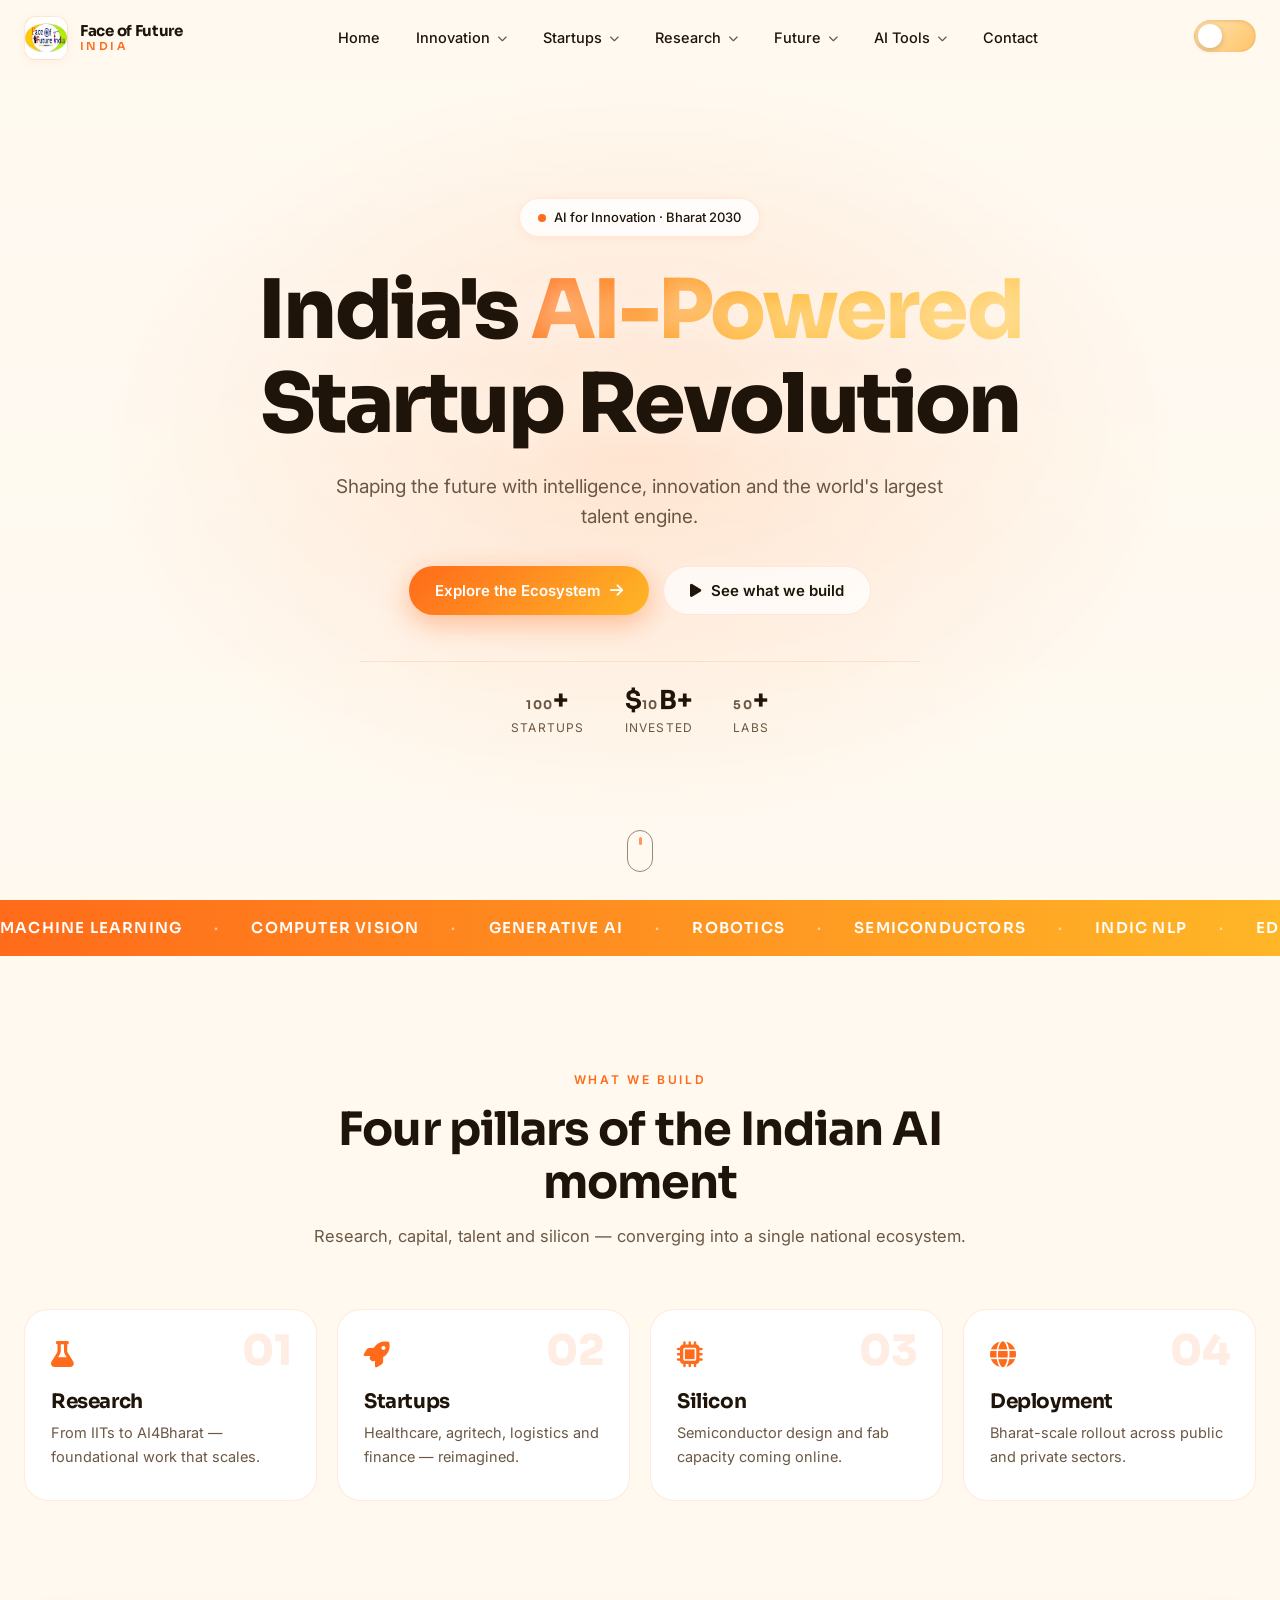
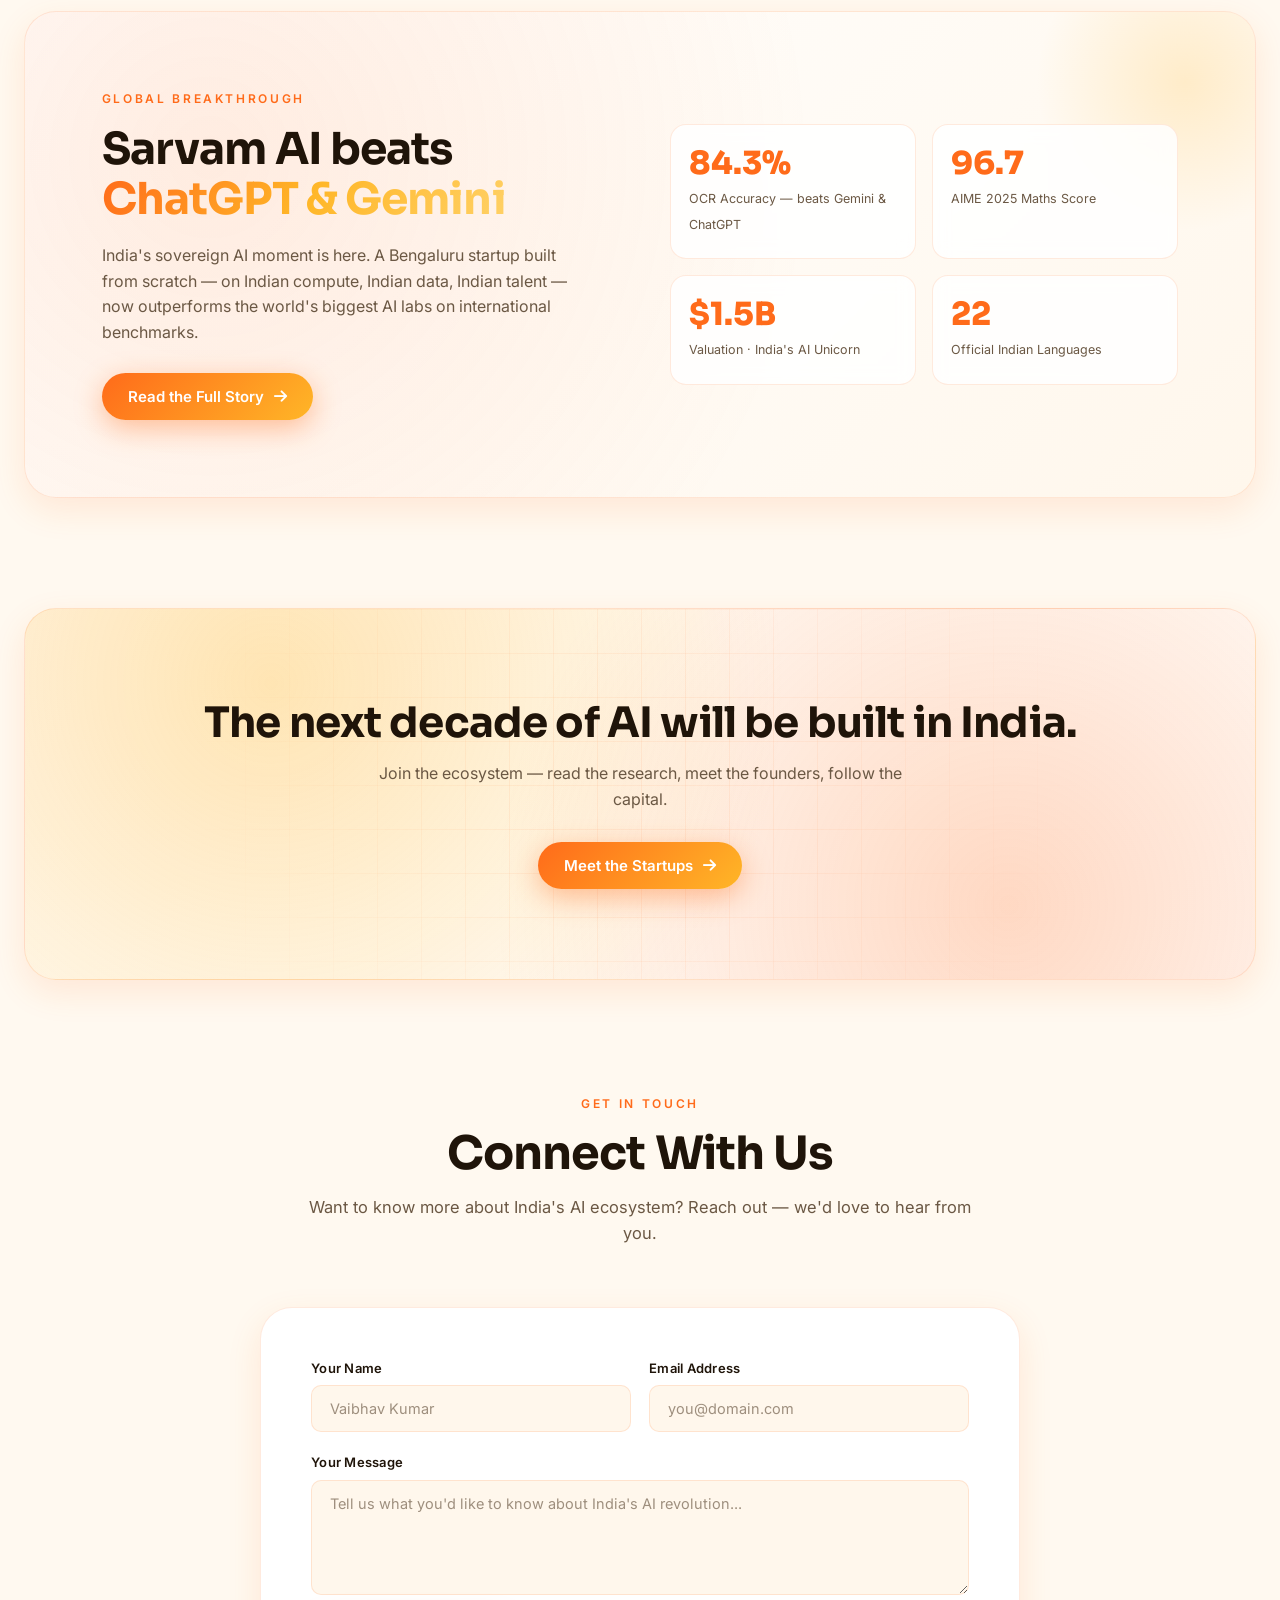
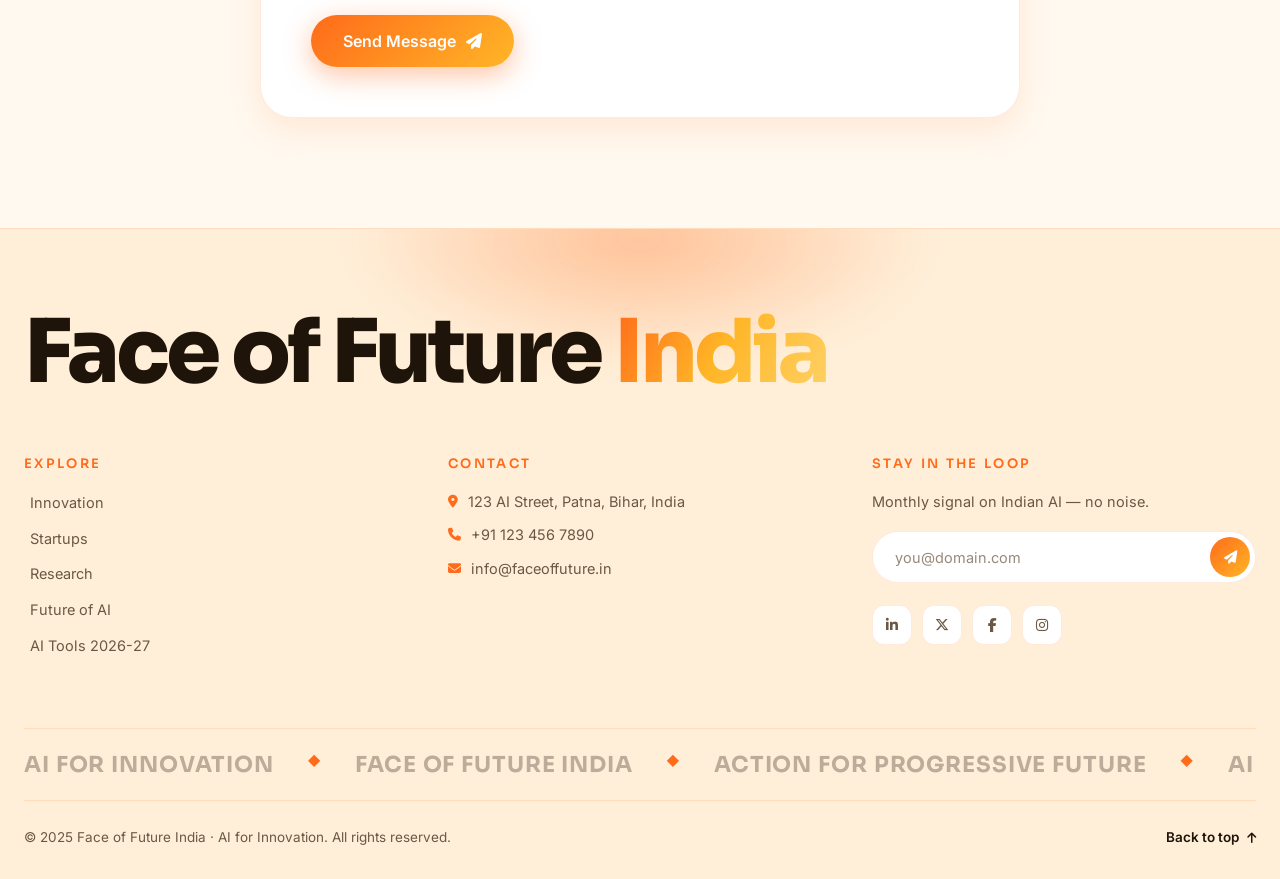
==== face.html @ 32fbf6d1 "Add files via upload" ====
<!DOCTYPE html>
<html lang="en" data-theme="light">

<head>
  <meta charset="UTF-8" />
  <meta name="viewport" content="width=device-width, initial-scale=1.0" />

  <!-- ============ SEO: Primary ============ -->
  <title>Face of Future India — AI for Innovation | India's AI-Powered Startup Revolution</title>
  <meta name="description"
    content="Face of Future India — AI for Innovation. Explore India's AI startup ecosystem, Sarvam AI's global breakthroughs, FY 2026-27 AI tools, and the future of sovereign AI. Based in Patna, Bihar." />
  <meta name="keywords"
    content="AI India, Sarvam AI, Indian AI startups, AI for Innovation, Face of Future India, AI Patna Bihar, sovereign AI, Indian LLM, AI tools 2026, AI revolution India" />
  <meta name="author" content="Face of Future India" />
  <meta name="robots" content="index, follow, max-image-preview:large" />
  <link rel="canonical" href="https://faceoffuture.in/" />

  <!-- ============ SEO: Open Graph ============ -->
  <meta property="og:type" content="website" />
  <meta property="og:title" content="Face of Future India — AI for Innovation" />
  <meta property="og:description"
    content="India's AI-powered startup revolution. Sarvam AI beats ChatGPT & Gemini globally. Explore FY 2026-27 AI tools and sovereign AI." />
  <meta property="og:url" content="https://faceoffuture.in/" />
  <meta property="og:site_name" content="Face of Future India" />
  <meta property="og:locale" content="en_IN" />

  <!-- ============ SEO: Twitter ============ -->
  <meta name="twitter:card" content="summary_large_image" />
  <meta name="twitter:title" content="Face of Future India — AI for Innovation" />
  <meta name="twitter:description"
    content="India's AI startup ecosystem. Sarvam AI global breakthroughs + FY 2026-27 AI tools." />

  <!-- ============ SEO: Local Business ============ -->
  <meta name="geo.region" content="IN-BR" />
  <meta name="geo.placename" content="Patna" />
  <meta name="geo.position" content="25.5941;85.1376" />
  <meta name="ICBM" content="25.5941, 85.1376" />

  <!-- ============ SEO: JSON-LD Structured Data ============ -->
  <script type="application/ld+json">
{
  "@context": "https://schema.org",
  "@type": "Organization",
  "name": "Face of Future India",
  "url": "https://faceoffuture.in",
  "description": "India's AI-powered startup revolution — research, startups, semiconductor, and the future of sovereign AI.",
  "address": {
    "@type": "PostalAddress",
    "streetAddress": "123 AI Street",
    "addressLocality": "Patna",
    "addressRegion": "Bihar",
    "postalCode": "800001",
    "addressCountry": "IN"
  },
  "contactPoint": {
    "@type": "ContactPoint",
    "telephone": "+91-123-456-7890",
    "contactType": "customer service",
    "email": "info@faceoffuture.in"
  },
  "sameAs": [
    "https://www.linkedin.com/in/vaibhav-kumar-227475289",
    "https://www.instagram.com/vaibhav_razz_22/"
  ]
}
</script>

  <meta name="theme-color" content="#FF6B1A" />

  <link rel="preconnect" href="https://fonts.googleapis.com" />
  <link rel="preconnect" href="https://fonts.gstatic.com" crossorigin />
  <link
    href="https://fonts.googleapis.com/css2?family=Sora:wght@400;600;700;800&family=Inter:wght@300;400;500;600;700&display=swap"
    rel="stylesheet" />
  <link rel="stylesheet" href="https://cdnjs.cloudflare.com/ajax/libs/font-awesome/6.5.0/css/all.min.css" />
  <link rel="stylesheet" href="styles.css" />
</head>

<body>

  <!-- Scroll progress -->
  <div class="scroll-progress" id="scrollProgress"></div>

  <!-- ==================== NAVBAR ==================== -->
  <header class="navbar" id="navbar">
    <div class="nav-container">

      <!-- Brand -->
      <a href="#home" class="brand" data-scroll="home">
        <span class="brand-mark">
          <img src="logo.jpg" alt="Face of Future India — AI for Innovation" />
        </span>
        <span class="brand-text">
          <strong>Face of Future</strong>
          <em>India</em>
        </span>
      </a>

      <!-- Center nav -->
      <nav class="nav-menu" id="navMenu" aria-label="Primary">
        <button class="nav-link" data-action="home">Home</button>
        <button class="nav-link" data-panel="innovation">Innovation <i class="fas fa-chevron-down"></i></button>
        <button class="nav-link" data-panel="startups">Startups <i class="fas fa-chevron-down"></i></button>
        <button class="nav-link" data-panel="research">Research <i class="fas fa-chevron-down"></i></button>
        <button class="nav-link" data-panel="future">Future <i class="fas fa-chevron-down"></i></button>
        <button class="nav-link" data-panel="aitools">AI Tools <i class="fas fa-chevron-down"></i></button>
        <button class="nav-link" data-action="contact">Contact</button>
      </nav>

      <!-- Right side: theme + hamburger -->
      <div class="nav-right">
        <button class="theme-toggle" id="themeToggle" aria-label="Toggle day / night mode" aria-pressed="false">
          <span class="toggle-track">
            <span class="toggle-thumb"></span>
            <i class="fas fa-sun icon-sun" aria-hidden="true"></i>
            <i class="fas fa-moon icon-moon" aria-hidden="true"></i>
          </span>
        </button>

        <button class="hamburger" id="hamburger" aria-label="Open menu" aria-expanded="false">
          <span></span><span></span><span></span>
        </button>
      </div>

    </div>
  </header>

  <!-- ==================== MEGA PANEL ==================== -->
  <div class="panel-backdrop" id="panelBackdrop" hidden></div>

  <aside class="mega-panel" id="megaPanel" aria-hidden="true" role="dialog" aria-modal="true">
    <div class="panel-shell">
      <button class="panel-close" id="panelClose" aria-label="Close panel">
        <i class="fas fa-xmark"></i>
      </button>

      <!-- INNOVATION -->
      <section class="panel-view" data-view="innovation">
        <header class="panel-head">
          <span class="panel-eyebrow">01 — Innovation</span>
          <h2>AI Innovation in India</h2>
          <p>A nation-scale ecosystem of builders, researchers and capital pushing the frontier of applied intelligence.
          </p>
        </header>

        <div class="panel-stats">
          <div class="p-stat">
            <i class="fas fa-rocket"></i>
            <div class="p-num"><span data-count="100">0</span>+</div>
            <div class="p-label">AI Startups</div>
          </div>
          <div class="p-stat">
            <i class="fas fa-chart-line"></i>
            <div class="p-num">$<span data-count="10">0</span>B+</div>
            <div class="p-label">Investments</div>
          </div>
          <div class="p-stat">
            <i class="fas fa-flask"></i>
            <div class="p-num"><span data-count="50">0</span>+</div>
            <div class="p-label">Research Labs</div>
          </div>
          <div class="p-stat">
            <i class="fas fa-users-gear"></i>
            <div class="p-num"><span data-count="500">0</span>K+</div>
            <div class="p-label">AI Professionals</div>
          </div>
        </div>

        <div class="panel-cols">
          <div class="panel-col">
            <h4>Core Domains</h4>
            <ul class="tick-list">
              <li>Machine Learning &amp; Deep Learning</li>
              <li>Computer Vision</li>
              <li>Natural Language Processing</li>
              <li>Generative &amp; Multimodal AI</li>
              <li>Robotics &amp; Autonomy</li>
              <li>Edge AI &amp; Federated Learning</li>
            </ul>
          </div>
          <div class="panel-col">
            <h4>Why India</h4>
            <ul class="tick-list">
              <li>World's largest talent pipeline</li>
              <li>Cost-efficient engineering at scale</li>
              <li>IndiaAI Mission &amp; national compute</li>
              <li>Rapidly growing data ecosystem</li>
              <li>Deep public + private collaboration</li>
              <li>Bharat-scale deployment capability</li>
            </ul>
          </div>
        </div>

        <!-- NEW: Sarvam AI Breakthrough Section -->
        <div class="panel-spotlight">
          <div class="spotlight-badge">
            <i class="fas fa-bolt"></i> Global Breakthrough
          </div>
          <h3>Sarvam AI: India Beats ChatGPT &amp; Gemini on the World Stage</h3>
          <p>
            Bengaluru-based <strong>Sarvam AI</strong> has become India's first AI startup to <strong>outperform
              OpenAI's ChatGPT and Google's Gemini</strong> on international benchmarks. Its <strong>Sarvam Vision OCR
              model</strong> scored <strong>84.3%</strong> on the olmOCR-Bench — beating Gemini 3 Pro (80.2%), DeepSeek
            OCR v2 (78.8%), and ChatGPT (69.8%). On OmniDocBench v1.5, it hit <strong>93.28%</strong>, surpassing
            Gemini's 91.6%.[reference:0]
          </p>
          <p>
            Its flagship <strong>Sarvam 105B</strong> model — built entirely from scratch in India using IndiaAI Mission
            compute — scored <strong>96.7 on AIME 2025</strong> (maths) and <strong>71.7 on LiveCodeBench v6</strong>
            (coding), placing it among the world's top reasoning models. It outperformed Google's Gemini 2.5 Flash and
            DeepSeek R1 (600B parameters) on Indian language benchmarks.[reference:1]
          </p>
          <p>
            <strong>Valuation:</strong> <strong>$1.5 billion</strong> (unicorn status) after raising <strong>$300
              million</strong> Series B led by HCLTech and Nvidia.[reference:2] The company is now building a <strong>1
              trillion parameter model</strong> to challenge OpenAI and Anthropic directly.[reference:3]
          </p>
          <div class="spotlight-stats">
            <div class="sp-stat">
              <span class="sp-num">84.3%</span>
              <span class="sp-label">OCR Accuracy (beats Gemini &amp; ChatGPT)</span>
            </div>
            <div class="sp-stat">
              <span class="sp-num">$1.5B</span>
              <span class="sp-label">Valuation (Unicorn)</span>
            </div>
            <div class="sp-stat">
              <span class="sp-num">22</span>
              <span class="sp-label">Official Indian Languages Supported</span>
            </div>
            <div class="sp-stat">
              <span class="sp-num">5.5×</span>
              <span class="sp-label">Cheaper than GPT-5.4 Mini</span>
            </div>
          </div>
        </div>
      </section>

      <!-- STARTUPS -->
      <section class="panel-view" data-view="startups">
        <header class="panel-head">
          <span class="panel-eyebrow">02 — Startups</span>
          <h2>Top AI Startups in India</h2>
          <p>From healthcare to logistics, these companies are redefining what applied AI looks like at population
            scale.</p>
        </header>

        <div class="panel-grid">
          <article class="mini-card">
            <i class="fas fa-heartbeat"></i>
            <h4>Niramai</h4>
            <p>AI-powered early detection of breast cancer.</p>
            <a href="https://www.niramai.com" target="_blank" rel="noopener">Visit <i
                class="fas fa-arrow-up-right-from-square"></i></a>
          </article>
          <article class="mini-card">
            <i class="fas fa-seedling"></i>
            <h4>CropIn</h4>
            <p>AI-driven agritech solutions for farmers.</p>
            <a href="https://www.cropin.com" target="_blank" rel="noopener">Visit <i
                class="fas fa-arrow-up-right-from-square"></i></a>
          </article>
          <article class="mini-card">
            <i class="fas fa-truck-fast"></i>
            <h4>Locus</h4>
            <p>AI logistics &amp; supply-chain optimization.</p>
            <a href="https://www.locus.sh" target="_blank" rel="noopener">Visit <i
                class="fas fa-arrow-up-right-from-square"></i></a>
          </article>
          <article class="mini-card">
            <i class="fas fa-microscope"></i>
            <h4>SigTuple</h4>
            <p>AI-based medical diagnostics &amp; analysis.</p>
            <a href="https://www.sigtuple.com" target="_blank" rel="noopener">Visit <i
                class="fas fa-arrow-up-right-from-square"></i></a>
          </article>
          <article class="mini-card">
            <i class="fas fa-robot"></i>
            <h4>Haptik</h4>
            <p>Conversational AI &amp; virtual assistants.</p>
            <a href="https://www.haptik.ai" target="_blank" rel="noopener">Visit <i
                class="fas fa-arrow-up-right-from-square"></i></a>
          </article>
          <article class="mini-card">
            <i class="fas fa-brain"></i>
            <h4>Wysa</h4>
            <p>AI-based mental health &amp; therapy support.</p>
            <a href="https://www.wysa.io" target="_blank" rel="noopener">Visit <i
                class="fas fa-arrow-up-right-from-square"></i></a>
          </article>
          <article class="mini-card">
            <i class="fas fa-cart-shopping"></i>
            <h4>Vue.ai</h4>
            <p>Automation &amp; personalization for e-commerce.</p>
            <a href="https://vue.ai" target="_blank" rel="noopener">Visit <i
                class="fas fa-arrow-up-right-from-square"></i></a>
          </article>
          <article class="mini-card">
            <i class="fas fa-coins"></i>
            <h4>Active.ai</h4>
            <p>Conversational banking &amp; financial AI.</p>
            <a href="https://active.ai" target="_blank" rel="noopener">Visit <i
                class="fas fa-arrow-up-right-from-square"></i></a>
          </article>
        </div>
      </section>

      <!-- RESEARCH -->
      <section class="panel-view" data-view="research">
        <header class="panel-head">
          <span class="panel-eyebrow">03 — Research</span>
          <h2>Research &amp; Development</h2>
          <p>Institutions building the theoretical and applied foundations that India's AI economy stands on.</p>
        </header>

        <div class="panel-grid">
          <article class="mini-card">
            <i class="fas fa-university"></i>
            <h4>IITs</h4>
            <p>Leading AI research &amp; education across India.</p>
            <a href="https://www.iitd.ac.in" target="_blank" rel="noopener">Visit <i
                class="fas fa-arrow-up-right-from-square"></i></a>
          </article>
          <article class="mini-card">
            <i class="fas fa-satellite"></i>
            <h4>ISRO</h4>
            <p>AI in space exploration &amp; satellite tech.</p>
            <a href="https://www.isro.gov.in" target="_blank" rel="noopener">Visit <i
                class="fas fa-arrow-up-right-from-square"></i></a>
          </article>
          <article class="mini-card">
            <i class="fas fa-laptop-code"></i>
            <h4>TCS Research</h4>
            <p>Enterprise AI, automation &amp; applied R&amp;D.</p>
            <a href="https://www.tcs.com/research" target="_blank" rel="noopener">Visit <i
                class="fas fa-arrow-up-right-from-square"></i></a>
          </article>
          <article class="mini-card">
            <i class="fas fa-atom"></i>
            <h4>IISc Bangalore</h4>
            <p>Frontier AI theory, robotics &amp; systems.</p>
            <a href="https://www.iisc.ac.in" target="_blank" rel="noopener">Visit <i
                class="fas fa-arrow-up-right-from-square"></i></a>
          </article>
          <article class="mini-card">
            <i class="fas fa-shield-halved"></i>
            <h4>DRDO</h4>
            <p>Defence-grade AI &amp; autonomous systems.</p>
            <a href="https://www.drdo.gov.in" target="_blank" rel="noopener">Visit <i
                class="fas fa-arrow-up-right-from-square"></i></a>
          </article>
          <article class="mini-card">
            <i class="fas fa-language"></i>
            <h4>AI4Bharat</h4>
            <p>Open Indic language AI at national scale.</p>
            <a href="https://ai4bharat.iitm.ac.in" target="_blank" rel="noopener">Visit <i
                class="fas fa-arrow-up-right-from-square"></i></a>
          </article>
        </div>
      </section>

      <!-- FUTURE -->
      <section class="panel-view" data-view="future">
        <header class="panel-head">
          <span class="panel-eyebrow">04 — Future</span>
          <h2>Future of AI in India</h2>
          <p>Where Indian AI is heading by 2030 — and the sectors it will reshape first.</p>
        </header>

        <div class="panel-grid">
          <article class="mini-card">
            <i class="fas fa-hospital"></i>
            <h4>Healthcare</h4>
            <p>Predictive diagnostics &amp; personalized medicine.</p>
            <a href="https://www.who.int/health-topics/artificial-intelligence" target="_blank" rel="noopener">Learn <i
                class="fas fa-arrow-up-right-from-square"></i></a>
          </article>
          <article class="mini-card">
            <i class="fas fa-graduation-cap"></i>
            <h4>Education</h4>
            <p>Personalized learning for millions of students.</p>
            <a href="https://www.unesco.org/en/digital-education/artificial-intelligence" target="_blank"
              rel="noopener">Learn <i class="fas fa-arrow-up-right-from-square"></i></a>
          </article>
          <article class="mini-card">
            <i class="fas fa-leaf"></i>
            <h4>Sustainability</h4>
            <p>AI-driven climate &amp; energy solutions.</p>
            <a href="https://www.unep.org/explore-topics/climate-change" target="_blank" rel="noopener">Learn <i
                class="fas fa-arrow-up-right-from-square"></i></a>
          </article>
          <article class="mini-card">
            <i class="fas fa-tractor"></i>
            <h4>Agriculture</h4>
            <p>Precision farming &amp; yield forecasting.</p>
            <a href="https://www.fao.org" target="_blank" rel="noopener">Learn <i
                class="fas fa-arrow-up-right-from-square"></i></a>
          </article>
          <article class="mini-card">
            <i class="fas fa-jet-fighter"></i>
            <h4>Defence</h4>
            <p>Autonomous systems &amp; intelligence analysis.</p>
            <a href="https://www.drdo.gov.in" target="_blank" rel="noopener">Learn <i
                class="fas fa-arrow-up-right-from-square"></i></a>
          </article>
          <article class="mini-card">
            <i class="fas fa-landmark"></i>
            <h4>Governance</h4>
            <p>Citizen-scale AI for public service delivery.</p>
            <a href="https://indiaai.gov.in" target="_blank" rel="noopener">Learn <i
                class="fas fa-arrow-up-right-from-square"></i></a>
          </article>
        </div>
      </section>

      <!-- AI TOOLS (NEW — FY 2026-27) -->
      <section class="panel-view" data-view="aitools">
        <header class="panel-head">
          <span class="panel-eyebrow">05 — AI Tools</span>
          <h2>AI Tools Launched in FY 2026-27</h2>
          <p>India's sovereign AI stack — built by Indian companies, for Indian problems, at global standards.</p>
        </header>

        <div class="panel-grid">
          <article class="mini-card tool-highlight">
            <i class="fas fa-cube"></i>
            <h4>Sarvam 105B</h4>
            <p>India's flagship open-source LLM. 128K context window, 22 Indian languages, 5.5× cheaper than GPT-5.4
              Mini.</p>
            <span class="tool-tag">Open Source · Apache 2.0</span>
          </article>
          <article class="mini-card tool-highlight">
            <i class="fas fa-eye"></i>
            <h4>Sarvam Vision 2.0</h4>
            <p>OCR &amp; document intelligence beating Gemini and ChatGPT on olmOCR-Bench. Reads tables, charts, and 22
              languages.</p>
            <span class="tool-tag">Enterprise · Document AI</span>
          </article>
          <article class="mini-card tool-highlight">
            <i class="fas fa-microphone-lines"></i>
            <h4>Bulbul V4</h4>
            <p>Text-to-speech with 35+ natural voices across 11 Indian languages. Handles code-mixing and regional
              accents.</p>
            <span class="tool-tag">Voice AI · Production Ready</span>
          </article>
          <article class="mini-card tool-highlight">
            <i class="fas fa-industry"></i>
            <h4>Gnani Artha (Evon v3.3)</h4>
            <p>Sovereign AI stack with 30B open-weight LLM. 20% fewer tokens than GPT-5 tokeniser for Indian languages.
            </p>
            <span class="tool-tag">Open Weight · Enterprise</span>
          </article>
          <article class="mini-card tool-highlight">
            <i class="fas fa-tractor"></i>
            <h4>Bharat-VISTAAR</h4>
            <p>Multilingual AI for farm productivity proposed in Union Budget 2026-27. Integrates AgriStack + ICAR.</p>
            <span class="tool-tag">Government · Agriculture</span>
          </article>
          <article class="mini-card tool-highlight">
            <i class="fas fa-database"></i>
            <h4>Sarvam Epoch Builder</h4>
            <p>Developer platform with 7B &amp; 70B models trained on 2T tokens. GPU clusters, RLHF, on-prem deployment.
            </p>
            <span class="tool-tag">Developer Platform · Q4 2026</span>
          </article>
          <article class="mini-card tool-highlight">
            <i class="fas fa-credit-card"></i>
            <h4>PhonePe AI</h4>
            <p>AI-powered search, transaction insights and merchant tools for India's digital payment ecosystem.</p>
            <span class="tool-tag">Fintech · Live</span>
          </article>
          <article class="mini-card tool-highlight">
            <i class="fas fa-wallet"></i>
            <h4>Paytm AI Platform</h4>
            <p>Bank-grade AI for customer service, fraud assessment, sales and marketing automation.</p>
            <span class="tool-tag">Fintech · Enterprise</span>
          </article>
        </div>
      </section>

    </div>
  </aside>

  <!-- ==================== MOBILE DRAWER ==================== -->
  <div class="drawer" id="drawer" aria-hidden="true">
    <nav class="drawer-nav">
      <button class="drawer-link" data-action="home">Home</button>
      <button class="drawer-link" data-panel="innovation">Innovation</button>
      <button class="drawer-link" data-panel="startups">Startups</button>
      <button class="drawer-link" data-panel="research">Research</button>
      <button class="drawer-link" data-panel="future">Future</button>
      <button class="drawer-link" data-panel="aitools">AI Tools</button>
      <button class="drawer-link" data-action="contact">Contact</button>
    </nav>
  </div>

  <!-- ==================== HERO ==================== -->
  <main>
    <section class="hero" id="home">
      <div class="hero-video-wrap">
        <iframe id="hero-video"
          src="https://www.youtube.com/embed/LmZx9it1268?autoplay=1&mute=1&loop=1&controls=0&playlist=LmZx9it1268&modestbranding=1&rel=0&showinfo=0"
          title="Welcome" frameborder="0"
          allow="accelerometer; autoplay; clipboard-write; encrypted-media; gyroscope; picture-in-picture"
          allowfullscreen></iframe>
      </div>
      <div class="hero-veil"></div>

      <div class="hero-content">
        <span class="hero-badge">
          <span class="pulse-dot"></span> AI for Innovation · Bharat 2030
        </span>
        <h1>
          India's <span class="grad">AI-Powered</span><br />
          Startup Revolution
        </h1>
        <p>Shaping the future with intelligence, innovation and the world's largest talent engine.</p>
        <div class="hero-cta">
          <button class="btn btn-primary" data-panel="innovation">
            Explore the Ecosystem <i class="fas fa-arrow-right"></i>
          </button>
          <button class="btn btn-ghost" data-scroll="highlights">
            <i class="fas fa-play"></i> See what we build
          </button>
        </div>
        <div class="hero-meta">
          <div><strong><span data-count="100">0</span>+</strong><span>Startups</span></div>
          <div><strong>$<span data-count="10">0</span>B+</strong><span>Invested</span></div>
          <div><strong><span data-count="50">0</span>+</strong><span>Labs</span></div>
        </div>
      </div>

      <a href="#highlights" class="hero-scroll" aria-label="Scroll down">
        <span></span>
      </a>
    </section>

    <!-- ==================== MARQUEE ==================== -->
    <div class="marquee" aria-hidden="true">
      <div class="marquee-track">
        <span>Machine Learning</span><span>·</span>
        <span>Computer Vision</span><span>·</span>
        <span>Generative AI</span><span>·</span>
        <span>Robotics</span><span>·</span>
        <span>Semiconductors</span><span>·</span>
        <span>Indic NLP</span><span>·</span>
        <span>Edge AI</span><span>·</span>
        <span>IndiaAI Mission</span><span>·</span>
        <span>Sarvam 105B</span><span>·</span>
        <span>Bharat-VISTAAR</span><span>·</span>
        <span>Machine Learning</span><span>·</span>
        <span>Computer Vision</span><span>·</span>
        <span>Generative AI</span><span>·</span>
        <span>Robotics</span><span>·</span>
        <span>Semiconductors</span><span>·</span>
        <span>Indic NLP</span><span>·</span>
        <span>Edge AI</span><span>·</span>
        <span>IndiaAI Mission</span><span>·</span>
      </div>
    </div>

    <!-- ==================== HIGHLIGHTS ==================== -->
    <section class="highlights" id="highlights">
      <header class="section-head reveal">
        <span class="eyebrow">What we build</span>
        <h2>Four pillars of the Indian AI moment</h2>
        <p>Research, capital, talent and silicon — converging into a single national ecosystem.</p>
      </header>

      <div class="pillar-grid">
        <article class="pillar reveal" style="--d:.0s">
          <span class="pillar-num">01</span>
          <i class="fas fa-flask"></i>
          <h3>Research</h3>
          <p>From IITs to AI4Bharat — foundational work that scales.</p>
        </article>
        <article class="pillar reveal" style="--d:.08s">
          <span class="pillar-num">02</span>
          <i class="fas fa-rocket"></i>
          <h3>Startups</h3>
          <p>Healthcare, agritech, logistics and finance — reimagined.</p>
        </article>
        <article class="pillar reveal" style="--d:.16s">
          <span class="pillar-num">03</span>
          <i class="fas fa-microchip"></i>
          <h3>Silicon</h3>
          <p>Semiconductor design and fab capacity coming online.</p>
        </article>
        <article class="pillar reveal" style="--d:.24s">
          <span class="pillar-num">04</span>
          <i class="fas fa-globe"></i>
          <h3>Deployment</h3>
          <p>Bharat-scale rollout across public and private sectors.</p>
        </article>
      </div>
    </section>

    <!-- ==================== SPOTLIGHT ==================== -->
    <section class="spotlight-section reveal" id="spotlight">
      <div class="spotlight-inner">
        <div class="spotlight-left">
          <span class="eyebrow">Global Breakthrough</span>
          <h2>Sarvam AI beats<br /><span class="grad">ChatGPT &amp; Gemini</span></h2>
          <p>
            India's sovereign AI moment is here. A Bengaluru startup built from scratch — on Indian compute, Indian
            data, Indian talent — now outperforms the world's biggest AI labs on international benchmarks.
          </p>
          <button class="btn btn-primary" data-panel="innovation">
            Read the Full Story <i class="fas fa-arrow-right"></i>
          </button>
        </div>
        <div class="spotlight-right">
          <div class="spotlight-metric">
            <span class="metric-num">84.3%</span>
            <span class="metric-label">OCR Accuracy — beats Gemini &amp; ChatGPT</span>
          </div>
          <div class="spotlight-metric">
            <span class="metric-num">96.7</span>
            <span class="metric-label">AIME 2025 Maths Score</span>
          </div>
          <div class="spotlight-metric">
            <span class="metric-num">$1.5B</span>
            <span class="metric-label">Valuation · India's AI Unicorn</span>
          </div>
          <div class="spotlight-metric">
            <span class="metric-num">22</span>
            <span class="metric-label">Official Indian Languages</span>
          </div>
        </div>
      </div>
    </section>

    <!-- ==================== CTA ==================== -->
    <section class="cta-band reveal">
      <div class="cta-inner">
        <h2>The next decade of AI will be built in India.</h2>
        <p>Join the ecosystem — read the research, meet the founders, follow the capital.</p>
        <button class="btn btn-primary" data-panel="startups">
          Meet the Startups <i class="fas fa-arrow-right"></i>
        </button>
      </div>
    </section>

    <!-- ==================== CONTACT FORM (NEW) ==================== -->
    <section class="contact-section" id="contact-form">
      <div class="contact-inner reveal">
        <header class="section-head">
          <span class="eyebrow">Get in Touch</span>
          <h2>Connect With Us</h2>
          <p>Want to know more about India's AI ecosystem? Reach out — we'd love to hear from you.</p>
        </header>

        <form class="contact-form" id="contactForm" novalidate>
          <div class="form-row">
            <div class="form-group">
              <label for="contactName">Your Name</label>
              <input type="text" id="contactName" name="name" placeholder="Vaibhav Kumar" required
                autocomplete="name" />
            </div>
            <div class="form-group">
              <label for="contactEmail">Email Address</label>
              <input type="email" id="contactEmail" name="email" placeholder="you@domain.com" required
                autocomplete="email" />
            </div>
          </div>
          <div class="form-group">
            <label for="contactMsg">Your Message</label>
            <textarea id="contactMsg" name="message" rows="5"
              placeholder="Tell us what you'd like to know about India's AI revolution..." required></textarea>
          </div>
          <div class="form-actions">
            <button type="submit" class="btn btn-primary btn-lg">
              Send Message <i class="fas fa-paper-plane"></i>
            </button>
            <div class="form-note" id="formNote" role="status" aria-live="polite"></div>
          </div>
        </form>
      </div>
    </section>
  </main>

  <!-- ==================== FOOTER ==================== -->
  <footer class="footer" id="contact">
    <div class="footer-glow"></div>

    <div class="footer-wordmark">
      <span>Face of Future</span>
      <span class="grad">India</span>
    </div>

    <div class="footer-grid">
      <div class="f-col">
        <h4>Explore</h4>
        <ul>
          <li><button data-panel="innovation">Innovation</button></li>
          <li><button data-panel="startups">Startups</button></li>
          <li><button data-panel="research">Research</button></li>
          <li><button data-panel="future">Future of AI</button></li>
          <li><button data-panel="aitools">AI Tools 2026-27</button></li>
        </ul>
      </div>

      <div class="f-col">
        <h4>Contact</h4>
        <ul class="f-contact">
          <li><i class="fas fa-location-dot"></i> 123 AI Street, Patna, Bihar, India</li>
          <li><i class="fas fa-phone"></i> +91 123 456 7890</li>
          <li><i class="fas fa-envelope"></i> info@faceoffuture.in</li>
        </ul>
      </div>

      <div class="f-col f-news">
        <h4>Stay in the loop</h4>
        <p>Monthly signal on Indian AI — no noise.</p>
        <form class="newsletter" id="newsletter" novalidate>
          <input type="email" name="email" placeholder="you@domain.com" required autocomplete="email" />
          <button type="submit" aria-label="Subscribe"><i class="fas fa-paper-plane"></i></button>
        </form>
        <div class="socials">
          <a href="https://www.linkedin.com/in/vaibhav-kumar-227475289" target="_blank" rel="noopener"
            aria-label="LinkedIn"><i class="fab fa-linkedin-in"></i></a>
          <a href="https://twitter.com" target="_blank" rel="noopener" aria-label="Twitter"><i
              class="fab fa-x-twitter"></i></a>
          <a href="https://facebook.com" target="_blank" rel="noopener" aria-label="Facebook"><i
              class="fab fa-facebook-f"></i></a>
          <a href="https://www.instagram.com/vaibhav_razz_22/" target="_blank" rel="noopener" aria-label="Instagram"><i
              class="fab fa-instagram"></i></a>
        </div>
      </div>
    </div>

    <div class="footer-marquee" aria-hidden="true">
      <div class="footer-marquee-track">
        <span>AI FOR INNOVATION</span><span>◆</span>
        <span>FACE OF FUTURE INDIA</span><span>◆</span>
        <span>ACTION FOR PROGRESSIVE FUTURE</span><span>◆</span>
        <span>AI FOR INNOVATION</span><span>◆</span>
        <span>FACE OF FUTURE INDIA</span><span>◆</span>
        <span>ACTION FOR PROGRESSIVE FUTURE</span><span>◆</span>
      </div>
    </div>

    <div class="footer-bottom">
      <span>© 2025 Face of Future India · AI for Innovation. All rights reserved.</span>
      <a href="#home" class="back-top" data-scroll="home">Back to top <i class="fas fa-arrow-up"></i></a>
    </div>
  </footer>

  <script src="script.js" defer></script>
</body>

</html>
---- styles.css ----
/* ============================================================
   FACE OF FUTURE INDIA — Design System
   ============================================================ */

:root {
  --font-display: 'Sora', system-ui, sans-serif;
  --font-body: 'Inter', system-ui, sans-serif;

  /* Palette — day */
  --bg: #FFF9F0;
  --bg-2: #FFEFD9;
  --surface: #FFFFFF;
  --surface-2: #FFF7EC;
  --text: #1F1409;
  --text-muted: #6B5844;
  --primary: #FF6B1A;
  --primary-hover: #E85A0C;
  --accent: #FFB627;
  --gold: #FFD166;
  --border: rgba(255, 107, 26, 0.14);
  --ring: rgba(255, 107, 26, 0.28);

  --shadow-sm: 0 2px 10px rgba(255, 107, 26, 0.08);
  --shadow-md: 0 12px 34px rgba(255, 107, 26, 0.12);
  --shadow-lg: 0 30px 70px rgba(120, 50, 0, 0.16);

  --radius-sm: 10px;
  --radius: 16px;
  --radius-lg: 24px;
  --radius-xl: 32px;

  --nav-h: 76px;
  --ease: cubic-bezier(0.22, 1, 0.36, 1);
  --ease-out: cubic-bezier(0.16, 1, 0.3, 1);
  --dur: 0.5s;
}

[data-theme="dark"] {
  --bg: #14100C;
  --bg-2: #1A140E;
  --surface: #1F1811;
  --surface-2: #2A2018;
  --text: #F7EEDF;
  --text-muted: #B39F87;
  --primary: #FF8A3D;
  --primary-hover: #FFA25E;
  --accent: #FFC857;
  --gold: #FFD98A;
  --border: rgba(255, 138, 61, 0.18);
  --ring: rgba(255, 138, 61, 0.35);

  --shadow-sm: 0 2px 10px rgba(0, 0, 0, 0.35);
  --shadow-md: 0 12px 34px rgba(0, 0, 0, 0.5);
  --shadow-lg: 0 30px 70px rgba(0, 0, 0, 0.65);
}

/* ---------- Base ---------- */
*, *::before, *::after { box-sizing: border-box; }

html { scroll-behavior: smooth; scroll-padding-top: var(--nav-h); }

body {
  margin: 0;
  font-family: var(--font-body);
  background: var(--bg);
  color: var(--text);
  line-height: 1.6;
  -webkit-font-smoothing: antialiased;
  transition: background var(--dur) var(--ease), color var(--dur) var(--ease);
  overflow-x: hidden;
}

body.panel-open { overflow: hidden; }

h1, h2, h3, h4 {
  font-family: var(--font-display);
  font-weight: 700;
  letter-spacing: -0.02em;
  line-height: 1.15;
  color: var(--text);
  margin: 0;
}

a { color: inherit; text-decoration: none; }
button { font-family: inherit; cursor: pointer; border: none; background: none; color: inherit; }
img { max-width: 100%; display: block; }

.grad {
  background: linear-gradient(120deg, var(--primary) 0%, var(--accent) 50%, var(--gold) 100%);
  -webkit-background-clip: text;
  background-clip: text;
  -webkit-text-fill-color: transparent;
  color: transparent;
}

::selection { background: var(--primary); color: #fff; }

/* ---------- Scroll progress ---------- */
.scroll-progress {
  position: fixed; top: 0; left: 0;
  height: 3px; width: 0%;
  background: linear-gradient(90deg, var(--primary), var(--accent), var(--gold));
  z-index: 2000;
  transition: width .1s linear;
  box-shadow: 0 0 12px var(--primary);
}

/* ============================================================
   NAVBAR
   ============================================================ */
.navbar {
  position: fixed;
  top: 0; left: 0; right: 0;
  height: var(--nav-h);
  z-index: 1000;
  display: flex; align-items: center;
  background: color-mix(in srgb, var(--bg) 78%, transparent);
  backdrop-filter: blur(18px) saturate(1.4);
  -webkit-backdrop-filter: blur(18px) saturate(1.4);
  border-bottom: 1px solid transparent;
  transition:
    height .35s var(--ease),
    background .35s var(--ease),
    border-color .35s var(--ease),
    box-shadow .35s var(--ease);
}

.navbar.scrolled {
  height: 64px;
  background: color-mix(in srgb, var(--bg) 88%, transparent);
  border-bottom-color: var(--border);
  box-shadow: var(--shadow-sm);
}

.nav-container {
  width: min(1280px, 100% - 48px);
  margin-inline: auto;
  display: flex; align-items: center; justify-content: space-between;
  gap: 24px;
}

/* Brand */
.brand {
  display: flex; align-items: center; gap: 12px;
  font-family: var(--font-display);
  transition: transform .3s var(--ease);
}
.brand:hover { transform: translateY(-1px); }

.brand-mark {
  width: 44px; height: 44px;
  border-radius: 12px;
  background: linear-gradient(135deg, var(--bg-2), var(--surface));
  border: 1px solid var(--border);
  display: grid; place-items: center;
  overflow: hidden;
  box-shadow: var(--shadow-sm);
  transition: box-shadow .3s var(--ease), transform .3s var(--ease);
}
.brand:hover .brand-mark { box-shadow: var(--shadow-md); transform: rotate(-3deg); }
.brand-mark img { width: 100%; height: 100%; object-fit: cover; }

.brand-text { display: flex; flex-direction: column; line-height: 1; }
.brand-text strong {
  font-size: 15px; font-weight: 700; color: var(--text); letter-spacing: -0.02em;
}
.brand-text em {
  font-style: normal; font-size: 11px; font-weight: 600;
  letter-spacing: .22em; text-transform: uppercase;
  color: var(--primary); margin-top: 3px;
}

/* Nav links */
.nav-menu {
  display: flex; align-items: center; gap: 4px;
}

.nav-link {
  position: relative;
  padding: 9px 16px;
  border-radius: 999px;
  font-size: 14.5px;
  font-weight: 500;
  color: var(--text);
  display: inline-flex; align-items: center; gap: 7px;
  transition: color .25s var(--ease), background .25s var(--ease);
}
.nav-link i {
  font-size: 10px;
  transition: transform .3s var(--ease);
  color: var(--text-muted);
}
.nav-link:hover {
  background: color-mix(in srgb, var(--primary) 10%, transparent);
  color: var(--primary);
}
.nav-link:hover i { transform: rotate(180deg); color: var(--primary); }
.nav-link.active {
  background: color-mix(in srgb, var(--primary) 14%, transparent);
  color: var(--primary);
}
.nav-link.active i { transform: rotate(180deg); color: var(--primary); }

/* Right actions */
.nav-right { display: flex; align-items: center; gap: 12px; }

/* ---------- Day / Night toggle ---------- */
.theme-toggle { padding: 0; }

.toggle-track {
  position: relative;
  display: inline-flex; align-items: center;
  width: 62px; height: 32px;
  border-radius: 999px;
  background: linear-gradient(135deg, #FFE3B0, #FFC46B);
  border: 1px solid var(--border);
  box-shadow: inset 0 1px 3px rgba(0,0,0,.08);
  transition: background .5s var(--ease), box-shadow .3s var(--ease);
}
[data-theme="dark"] .toggle-track {
  background: linear-gradient(135deg, #2A2018, #3A2A1C);
  box-shadow: inset 0 1px 3px rgba(0,0,0,.6), 0 0 14px rgba(255,138,61,.25);
}

.toggle-thumb {
  position: absolute;
  top: 3px; left: 3px;
  width: 24px; height: 24px;
  border-radius: 50%;
  background: #FFF;
  box-shadow: 0 2px 6px rgba(0,0,0,.18);
  transition: transform .45s var(--ease), background .45s var(--ease);
  z-index: 2;
}
[data-theme="dark"] .toggle-thumb {
  transform: translateX(30px);
  background: #FF8A3D;
  box-shadow: 0 0 12px rgba(255,138,61,.6);
}

.toggle-track i {
  position: absolute;
  top: 50%; transform: translateY(-50%);
  font-size: 12px;
  z-index: 1;
  transition: opacity .3s var(--ease), transform .45s var(--ease);
}
.icon-sun  { left: 8px;  color: #E85A0C; }
.icon-moon { right: 8px; color: #FFD166; }

[data-theme="dark"] .icon-sun  { opacity: .35; transform: translateY(-50%) scale(.85); }
[data-theme="light"] .icon-moon { opacity: .4;  transform: translateY(-50%) scale(.85); }

/* Hamburger */
.hamburger {
  display: none;
  width: 40px; height: 40px;
  border-radius: 10px;
  position: relative;
  transition: background .25s var(--ease);
}
.hamburger:hover { background: color-mix(in srgb, var(--primary) 12%, transparent); }
.hamburger span {
  position: absolute; left: 50%; top: 50%;
  width: 20px; height: 2px;
  background: var(--text);
  border-radius: 2px;
  transform: translate(-50%, -50%);
  transition: transform .3s var(--ease), opacity .25s var(--ease), top .3s var(--ease);
}
.hamburger span:nth-child(1) { top: calc(50% - 6px); }
.hamburger span:nth-child(3) { top: calc(50% + 6px); }
.hamburger.open span:nth-child(1) { top: 50%; transform: translate(-50%, -50%) rotate(45deg); }
.hamburger.open span:nth-child(2) { opacity: 0; }
.hamburger.open span:nth-child(3) { top: 50%; transform: translate(-50%, -50%) rotate(-45deg); }

/* ============================================================
   MEGA PANEL
   ============================================================ */
.panel-backdrop {
  position: fixed; inset: 0;
  background: rgba(20, 12, 4, 0.35);
  backdrop-filter: blur(6px);
  -webkit-backdrop-filter: blur(6px);
  z-index: 998;
  opacity: 0;
  animation: fadeIn .35s var(--ease) forwards;
}
[data-theme="dark"] .panel-backdrop { background: rgba(0,0,0,.6); }
@keyframes fadeIn { to { opacity: 1; } }

.mega-panel {
  position: fixed;
  top: var(--nav-h);
  left: 0; right: 0;
  max-height: calc(100vh - var(--nav-h));
  overflow-y: auto;
  z-index: 999;
  background: var(--surface);
  border-top: 1px solid var(--border);
  border-bottom: 1px solid var(--border);
  box-shadow: var(--shadow-lg);
  opacity: 0;
  visibility: hidden;
  transform: translateY(-16px);
  transition:
    opacity .35s var(--ease),
    transform .45s var(--ease),
    visibility 0s linear .35s;
}
.mega-panel.open {
  opacity: 1;
  visibility: visible;
  transform: translateY(0);
  transition:
    opacity .35s var(--ease),
    transform .5s var(--ease),
    visibility 0s;
}

.panel-shell {
  width: min(1280px, 100% - 48px);
  margin-inline: auto;
  padding: 44px 0 56px;
  position: relative;
}

.panel-close {
  position: absolute; top: 20px; right: 0;
  width: 40px; height: 40px;
  border-radius: 50%;
  background: var(--surface-2);
  border: 1px solid var(--border);
  color: var(--text-muted);
  display: grid; place-items: center;
  transition: all .25s var(--ease);
  z-index: 5;
}
.panel-close:hover {
  background: var(--primary);
  color: #fff;
  transform: rotate(90deg);
  box-shadow: 0 0 20px var(--ring);
}

.panel-view { display: none; }
.panel-view.active { display: block; animation: panelIn .5s var(--ease) both; }

@keyframes panelIn {
  from { opacity: 0; transform: translateY(14px); }
  to   { opacity: 1; transform: translateY(0); }
}

.panel-head { max-width: 720px; margin-bottom: 36px; }
.panel-eyebrow {
  display: inline-block;
  font-size: 12px; font-weight: 600;
  letter-spacing: .22em; text-transform: uppercase;
  color: var(--primary);
  margin-bottom: 12px;
}
.panel-head h2 {
  font-size: clamp(28px, 3.4vw, 42px);
  margin-bottom: 12px;
}
.panel-head p { color: var(--text-muted); font-size: 16px; margin: 0; }

/* Panel stats */
.panel-stats {
  display: grid;
  grid-template-columns: repeat(auto-fit, minmax(180px, 1fr));
  gap: 16px;
  margin-bottom: 36px;
}
.p-stat {
  background: var(--surface-2);
  border: 1px solid var(--border);
  border-radius: var(--radius);
  padding: 22px;
  transition: transform .35s var(--ease), box-shadow .35s var(--ease), border-color .35s var(--ease);
}
.p-stat:hover {
  transform: translateY(-4px);
  border-color: var(--primary);
  box-shadow: var(--shadow-md);
}
.p-stat i { color: var(--primary); font-size: 20px; margin-bottom: 10px; display: block; }
.p-num {
  font-family: var(--font-display);
  font-size: 30px; font-weight: 700;
  color: var(--text);
  line-height: 1;
  margin-bottom: 6px;
}
.p-label { font-size: 13px; color: var(--text-muted); }

/* Panel cols */
.panel-cols {
  display: grid;
  grid-template-columns: repeat(auto-fit, minmax(260px, 1fr));
  gap: 24px;
}
.panel-col h4 {
  font-size: 14px; font-weight: 600;
  letter-spacing: .04em;
  color: var(--text-muted);
  margin-bottom: 14px;
  text-transform: uppercase;
}
.tick-list { list-style: none; padding: 0; margin: 0; }
.tick-list li {
  position: relative;
  padding: 9px 0 9px 26px;
  border-bottom: 1px dashed var(--border);
  font-size: 14.5px;
  transition: padding-left .3s var(--ease), color .3s var(--ease);
}
.tick-list li::before {
  content: '\f00c';
  font-family: 'Font Awesome 6 Free';
  font-weight: 900;
  position: absolute; left: 0; top: 9px;
  color: var(--primary);
  font-size: 11px;
}
.tick-list li:hover { padding-left: 32px; color: var(--primary); }

/* Panel grid of mini cards */
.panel-grid {
  display: grid;
  grid-template-columns: repeat(auto-fit, minmax(230px, 1fr));
  gap: 16px;
}
.mini-card {
  background: var(--surface-2);
  border: 1px solid var(--border);
  border-radius: var(--radius);
  padding: 22px;
  transition: transform .4s var(--ease), box-shadow .4s var(--ease), border-color .4s var(--ease);
  position: relative;
  overflow: hidden;
}
.mini-card::before {
  content: '';
  position: absolute; inset: 0;
  background: radial-gradient(circle at 0% 0%, var(--ring), transparent 60%);
  opacity: 0;
  transition: opacity .4s var(--ease);
  pointer-events: none;
}
.mini-card:hover {
  transform: translateY(-6px);
  border-color: var(--primary);
  box-shadow: var(--shadow-md);
}
.mini-card:hover::before { opacity: 1; }
.mini-card > i {
  color: var(--primary);
  font-size: 22px;
  margin-bottom: 14px;
  display: block;
  position: relative;
}
.mini-card h4 {
  font-size: 17px; margin-bottom: 6px;
  position: relative;
}
.mini-card p {
  font-size: 13.5px; color: var(--text-muted);
  margin: 0 0 14px; position: relative;
}
.mini-card a {
  font-size: 13px; font-weight: 600;
  color: var(--primary);
  display: inline-flex; align-items: center; gap: 6px;
  position: relative;
  transition: gap .3s var(--ease);
}
.mini-card a:hover { gap: 10px; }
.mini-card a i { font-size: 11px; }

/* ============================================================
   MOBILE DRAWER
   ============================================================ */
.drawer {
  position: fixed; inset: var(--nav-h) 0 0 0;
  background: var(--bg);
  z-index: 990;
  padding: 32px 24px;
  transform: translateX(100%);
  transition: transform .4s var(--ease);
  visibility: hidden;
}
.drawer.open { transform: translateX(0); visibility: visible; }
.drawer-nav { display: flex; flex-direction: column; gap: 6px; }
.drawer-link {
  text-align: left;
  padding: 16px 18px;
  font-family: var(--font-display);
  font-size: 20px; font-weight: 600;
  border-radius: var(--radius-sm);
  color: var(--text);
  border: 1px solid transparent;
  transition: all .25s var(--ease);
}
.drawer-link:hover, .drawer-link:active {
  background: color-mix(in srgb, var(--primary) 10%, transparent);
  border-color: var(--border);
  color: var(--primary);
  transform: translateX(6px);
}

/* ============================================================
   HERO
   ============================================================ */
.hero {
  position: relative;
  min-height: 100vh;
  min-height: 100svh;
  display: flex; align-items: center; justify-content: center;
  text-align: center;
  padding: calc(var(--nav-h) + 40px) 24px 80px;
  overflow: hidden;
  isolation: isolate;
}

.hero-video-wrap {
  position: absolute; inset: 0;
  z-index: -2;
  overflow: hidden;
}
.hero-video-wrap iframe {
  position: absolute; top: 50%; left: 50%;
  width: 100vw; height: 56.25vw;
  min-width: 177.78vh; min-height: 100vh;
  transform: translate(-50%, -50%);
  pointer-events: none;
}
.hero-veil {
  position: absolute; inset: 0;
  z-index: -1;
  background:
    radial-gradient(ellipse at center, rgba(255,107,26,.15) 0%, transparent 60%),
    linear-gradient(180deg,
      color-mix(in srgb, var(--bg) 55%, transparent) 0%,
      color-mix(in srgb, var(--bg) 70%, transparent) 45%,
      var(--bg) 100%);
  transition: background var(--dur) var(--ease);
}

.hero-content {
  max-width: 900px;
  position: relative;
  z-index: 1;
  animation: heroIn 1s var(--ease) both;
}
@keyframes heroIn {
  from { opacity: 0; transform: translateY(24px); }
  to   { opacity: 1; transform: translateY(0); }
}

.hero-badge {
  display: inline-flex; align-items: center; gap: 8px;
  padding: 8px 18px;
  border-radius: 999px;
  background: color-mix(in srgb, var(--surface) 80%, transparent);
  border: 1px solid var(--border);
  backdrop-filter: blur(10px);
  font-size: 13px; font-weight: 500;
  color: var(--text);
  margin-bottom: 26px;
  box-shadow: var(--shadow-sm);
}
.pulse-dot {
  width: 8px; height: 8px;
  border-radius: 50%;
  background: var(--primary);
  box-shadow: 0 0 0 0 var(--ring);
  animation: pulse 2s infinite;
}
@keyframes pulse {
  0%   { box-shadow: 0 0 0 0 var(--ring); }
  70%  { box-shadow: 0 0 0 12px transparent; }
  100% { box-shadow: 0 0 0 0 transparent; }
}

.hero h1 {
  font-size: clamp(38px, 7vw, 82px);
  font-weight: 800;
  letter-spacing: -0.035em;
  margin-bottom: 20px;
  text-shadow: 0 2px 30px color-mix(in srgb, var(--bg) 60%, transparent);
}
.hero p {
  font-size: clamp(15px, 1.6vw, 19px);
  color: var(--text-muted);
  max-width: 620px;
  margin: 0 auto 34px;
}

.hero-cta {
  display: flex; flex-wrap: wrap; gap: 14px; justify-content: center;
  margin-bottom: 46px;
}

.btn {
  display: inline-flex; align-items: center; gap: 10px;
  padding: 14px 26px;
  border-radius: 999px;
  font-size: 15px; font-weight: 600;
  transition: all .35s var(--ease);
  position: relative;
  overflow: hidden;
}
.btn i { transition: transform .35s var(--ease); }
.btn:hover i { transform: translateX(3px); }

.btn-primary {
  background: linear-gradient(135deg, var(--primary), var(--accent));
  color: #fff;
  box-shadow: 0 8px 28px color-mix(in srgb, var(--primary) 40%, transparent);
}
.btn-primary:hover {
  transform: translateY(-2px);
  box-shadow: 0 14px 40px color-mix(in srgb, var(--primary) 55%, transparent);
}
.btn-primary::after {
  content: '';
  position: absolute; inset: 0;
  background: linear-gradient(135deg, transparent 40%, rgba(255,255,255,.25) 50%, transparent 60%);
  transform: translateX(-100%);
  transition: transform .8s var(--ease);
}
.btn-primary:hover::after { transform: translateX(100%); }

.btn-ghost {
  background: color-mix(in srgb, var(--surface) 70%, transparent);
  border: 1px solid var(--border);
  color: var(--text);
  backdrop-filter: blur(10px);
}
.btn-ghost:hover {
  background: var(--surface);
  border-color: var(--primary);
  color: var(--primary);
  transform: translateY(-2px);
}

.hero-meta {
  display: flex; flex-wrap: wrap; justify-content: center;
  gap: 40px;
  padding-top: 26px;
  border-top: 1px solid var(--border);
  max-width: 560px;
  margin-inline: auto;
}
.hero-meta > div { display: flex; flex-direction: column; align-items: center; gap: 4px; }
.hero-meta strong {
  font-family: var(--font-display);
  font-size: 26px; font-weight: 700;
  color: var(--text);
  line-height: 1;
}
.hero-meta span {
  font-size: 12px; letter-spacing: .1em;
  text-transform: uppercase;
  color: var(--text-muted);
}

.hero-scroll {
  position: absolute;
  bottom: 28px; left: 50%;
  transform: translateX(-50%);
  width: 26px; height: 42px;
  border-radius: 14px;
  border: 1.5px solid var(--text-muted);
  display: grid; place-items: start center;
  padding-top: 6px;
  opacity: .7;
  transition: opacity .3s;
}
.hero-scroll:hover { opacity: 1; }
.hero-scroll span {
  width: 3px; height: 8px;
  border-radius: 2px;
  background: var(--primary);
  animation: scrollDot 1.8s ease-in-out infinite;
}
@keyframes scrollDot {
  0%, 100% { transform: translateY(0); opacity: 1; }
  50%      { transform: translateY(12px); opacity: .3; }
}

/* ============================================================
   MARQUEE
   ============================================================ */
.marquee {
  background: linear-gradient(90deg, var(--primary), var(--accent));
  color: #fff;
  overflow: hidden;
  padding: 16px 0;
  position: relative;
}
.marquee-track {
  display: flex; gap: 32px;
  white-space: nowrap;
  animation: scrollX 40s linear infinite;
  font-family: var(--font-display);
  font-size: 15px; font-weight: 600;
  letter-spacing: .08em;
  text-transform: uppercase;
}
.marquee-track span { flex-shrink: 0; }
.marquee-track span:nth-child(2n) { opacity: .55; }
@keyframes scrollX {
  from { transform: translateX(0); }
  to   { transform: translateX(-50%); }
}

/* ============================================================
   HIGHLIGHTS
   ============================================================ */
.highlights {
  padding: 110px 24px;
  width: min(1280px, 100%);
  margin-inline: auto;
}

.section-head {
  text-align: center;
  max-width: 680px;
  margin: 0 auto 60px;
}
.eyebrow {
  display: inline-block;
  font-size: 12px; font-weight: 600;
  letter-spacing: .22em; text-transform: uppercase;
  color: var(--primary);
  margin-bottom: 14px;
}
.section-head h2 {
  font-size: clamp(28px, 4vw, 46px);
  margin-bottom: 14px;
}
.section-head p {
  color: var(--text-muted);
  font-size: 16.5px;
  margin: 0;
}

.pillar-grid {
  display: grid;
  grid-template-columns: repeat(auto-fit, minmax(230px, 1fr));
  gap: 20px;
}

.pillar {
  position: relative;
  background: var(--surface);
  border: 1px solid var(--border);
  border-radius: var(--radius-lg);
  padding: 32px 26px;
  overflow: hidden;
  transition: transform .5s var(--ease), box-shadow .5s var(--ease), border-color .5s var(--ease);
}
.pillar::before {
  content: '';
  position: absolute; top: 0; left: 0; right: 0;
  height: 3px;
  background: linear-gradient(90deg, var(--primary), var(--accent), var(--gold));
  transform: scaleX(0);
  transform-origin: left;
  transition: transform .5s var(--ease);
}
.pillar:hover {
  transform: translateY(-8px);
  border-color: color-mix(in srgb, var(--primary) 40%, var(--border));
  box-shadow: var(--shadow-lg);
}
.pillar:hover::before { transform: scaleX(1); }

.pillar-num {
  position: absolute;
  top: 20px; right: 24px;
  font-family: var(--font-display);
  font-size: 42px; font-weight: 800;
  color: color-mix(in srgb, var(--primary) 12%, transparent);
  line-height: 1;
  transition: color .5s var(--ease), transform .5s var(--ease);
}
.pillar:hover .pillar-num {
  color: color-mix(in srgb, var(--primary) 25%, transparent);
  transform: scale(1.1) rotate(-4deg);
}

.pillar > i {
  font-size: 26px;
  color: var(--primary);
  margin-bottom: 22px;
  display: inline-block;
  transition: transform .5s var(--ease);
}
.pillar:hover > i { transform: translateY(-3px) scale(1.08); }
.pillar h3 { font-size: 20px; margin-bottom: 8px; }
.pillar p { color: var(--text-muted); font-size: 14.5px; margin: 0; }

/* ============================================================
   CTA BAND
   ============================================================ */
.cta-band {
  padding: 0 24px 110px;
}
.cta-inner {
  width: min(1280px, 100%);
  margin-inline: auto;
  border-radius: var(--radius-xl);
  padding: clamp(48px, 7vw, 90px) clamp(24px, 5vw, 70px);
  text-align: center;
  background:
    radial-gradient(circle at 20% 20%, color-mix(in srgb, var(--accent) 30%, transparent), transparent 50%),
    radial-gradient(circle at 80% 80%, color-mix(in srgb, var(--primary) 25%, transparent), transparent 50%),
    linear-gradient(135deg, var(--surface-2), var(--surface));
  border: 1px solid var(--border);
  position: relative;
  overflow: hidden;
  box-shadow: var(--shadow-md);
}
.cta-inner::before {
  content: '';
  position: absolute; inset: 0;
  background-image:
    linear-gradient(var(--border) 1px, transparent 1px),
    linear-gradient(90deg, var(--border) 1px, transparent 1px);
  background-size: 44px 44px;
  mask-image: radial-gradient(circle at center, black 20%, transparent 70%);
  -webkit-mask-image: radial-gradient(circle at center, black 20%, transparent 70%);
  opacity: .5;
  pointer-events: none;
}
.cta-inner h2 {
  font-size: clamp(26px, 3.6vw, 42px);
  margin-bottom: 14px;
  position: relative;
}
.cta-inner p {
  color: var(--text-muted);
  max-width: 560px;
  margin: 0 auto 30px;
  font-size: 16px;
  position: relative;
}
.cta-inner .btn { position: relative; }

/* ============================================================
   FOOTER
   ============================================================ */
.footer {
  position: relative;
  background: var(--bg-2);
  border-top: 1px solid var(--border);
  padding: 80px 24px 0;
  overflow: hidden;
  transition: background var(--dur) var(--ease);
}

.footer-glow {
  position: absolute;
  top: -120px; left: 50%;
  transform: translateX(-50%);
  width: 600px; height: 260px;
  background: radial-gradient(ellipse, color-mix(in srgb, var(--primary) 35%, transparent), transparent 70%);
  pointer-events: none;
  filter: blur(20px);
}

.footer-wordmark {
  width: min(1280px, 100%);
  margin-inline: auto;
  font-family: var(--font-display);
  font-size: clamp(38px, 7vw, 88px);
  font-weight: 800;
  letter-spacing: -0.045em;
  line-height: 1;
  margin-bottom: 60px;
  display: flex; flex-wrap: wrap; gap: 14px;
  position: relative;
}
.footer-wordmark span:first-child { color: var(--text); }

.footer-grid {
  width: min(1280px, 100%);
  margin-inline: auto;
  display: grid;
  grid-template-columns: repeat(auto-fit, minmax(230px, 1fr));
  gap: 40px;
  padding-bottom: 60px;
  position: relative;
}

.f-col h4 {
  font-size: 13px; font-weight: 600;
  letter-spacing: .18em; text-transform: uppercase;
  color: var(--primary);
  margin-bottom: 18px;
}
.f-col ul { list-style: none; padding: 0; margin: 0; }
.f-col ul li { margin-bottom: 10px; }
.f-col ul li button,
.f-col ul li a {
  color: var(--text-muted);
  font-size: 14.5px;
  transition: color .25s var(--ease), padding-left .25s var(--ease);
  position: relative;
}
.f-col ul li button:hover,
.f-col ul li a:hover {
  color: var(--primary);
  padding-left: 6px;
}

.f-contact li {
  display: flex; align-items: flex-start; gap: 10px;
  font-size: 14.5px;
  color: var(--text-muted);
  padding: 0 !important;
}
.f-contact li:hover { padding-left: 0 !important; }
.f-contact i { color: var(--primary); margin-top: 5px; font-size: 13px; }

.f-news p { color: var(--text-muted); font-size: 14.5px; margin: 0 0 18px; }

.newsletter {
  display: flex;
  background: var(--surface);
  border: 1px solid var(--border);
  border-radius: 999px;
  padding: 5px 5px 5px 20px;
  margin-bottom: 22px;
  transition: border-color .3s var(--ease), box-shadow .3s var(--ease);
}
.newsletter:focus-within {
  border-color: var(--primary);
  box-shadow: 0 0 0 4px var(--ring);
}
.newsletter input {
  flex: 1;
  border: none; outline: none;
  background: transparent;
  font-family: inherit;
  font-size: 14.5px;
  color: var(--text);
  min-width: 0;
}
.newsletter input::placeholder { color: var(--text-muted); opacity: .7; }
.newsletter button {
  width: 40px; height: 40px;
  border-radius: 50%;
  background: linear-gradient(135deg, var(--primary), var(--accent));
  color: #fff;
  display: grid; place-items: center;
  transition: transform .3s var(--ease), box-shadow .3s var(--ease);
  flex-shrink: 0;
}
.newsletter button:hover {
  transform: scale(1.06) rotate(8deg);
  box-shadow: 0 8px 22px color-mix(in srgb, var(--primary) 45%, transparent);
}

.socials { display: flex; gap: 10px; }
.socials a {
  width: 40px; height: 40px;
  border-radius: 12px;
  background: var(--surface);
  border: 1px solid var(--border);
  display: grid; place-items: center;
  color: var(--text-muted);
  font-size: 14px;
  transition: all .35s var(--ease);
}
.socials a:hover {
  background: linear-gradient(135deg, var(--primary), var(--accent));
  color: #fff;
  border-color: transparent;
  transform: translateY(-3px);
  box-shadow: 0 10px 24px color-mix(in srgb, var(--primary) 40%, transparent);
}

/* Footer marquee */
.footer-marquee {
  border-top: 1px solid var(--border);
  border-bottom: 1px solid var(--border);
  padding: 18px 0;
  overflow: hidden;
  position: relative;
}
.footer-marquee-track {
  display: flex; gap: 34px;
  white-space: nowrap;
  animation: scrollX 50s linear infinite;
  font-family: var(--font-display);
  font-size: 22px; font-weight: 700;
  letter-spacing: .04em;
  color: color-mix(in srgb, var(--text) 30%, transparent);
}
.footer-marquee-track span:nth-child(2n) { color: var(--primary); font-size: 16px; }

.footer-bottom {
  width: min(1280px, 100%);
  margin-inline: auto;
  padding: 26px 0 30px;
  display: flex; align-items: center; justify-content: space-between;
  gap: 16px; flex-wrap: wrap;
  font-size: 13.5px;
  color: var(--text-muted);
}
.back-top {
  display: inline-flex; align-items: center; gap: 8px;
  font-weight: 600;
  color: var(--text);
  transition: color .3s var(--ease);
}
.back-top:hover { color: var(--primary); }
.back-top i {
  transition: transform .35s var(--ease);
  font-size: 12px;
}
.back-top:hover i { transform: translateY(-4px); }

/* ============================================================
   REVEAL ANIMATION
   ============================================================ */
.reveal {
  opacity: 0;
  transform: translateY(28px);
  transition: opacity .8s var(--ease) var(--d, 0s),
              transform .8s var(--ease) var(--d, 0s);
}
.reveal.in {
  opacity: 1;
  transform: translateY(0);
}

/* ============================================================
   RESPONSIVE
   ============================================================ */
@media (max-width: 960px) {
  .nav-menu { display: none; }
  .hamburger { display: grid; place-items: center; }
  .mega-panel { top: var(--nav-h); }

  .panel-shell { padding: 34px 0 40px; }
  .panel-close { top: 14px; }
}

@media (max-width: 640px) {
  :root { --nav-h: 68px; }

  .nav-container { width: calc(100% - 32px); }
  .brand-text strong { font-size: 14px; }
  .brand-mark { width: 40px; height: 40px; }

  .hero { padding-top: calc(var(--nav-h) + 20px); }
  .hero-meta { gap: 26px; }
  .hero-meta strong { font-size: 22px; }

  .highlights { padding: 70px 20px; }
  .cta-band { padding: 0 20px 80px; }
  .footer { padding-top: 60px; }
  .footer-wordmark { margin-bottom: 40px; }
  .footer-bottom { justify-content: center; text-align: center; }

  .marquee-track { font-size: 13px; gap: 22px; }
  .footer-marquee-track { font-size: 16px; gap: 24px; }
}

/* ============================================================
   REDUCED MOTION
   ============================================================ */
@media (prefers-reduced-motion: reduce) {
  *, *::before, *::after {
    animation-duration: .001ms !important;
    animation-iteration-count: 1 !important;
    transition-duration: .001ms !important;
    scroll-behavior: auto !important;
  }
  .reveal { opacity: 1; transform: none; }
}




/* ============================================================
   SPOTLIGHT SECTION — Sarvam AI Breakthrough
   ============================================================ */
.spotlight-section {
  padding: 0 24px 110px;
}

.spotlight-inner {
  width: min(1280px, 100%);
  margin-inline: auto;
  display: grid;
  grid-template-columns: 1fr 1fr;
  gap: 60px;
  align-items: center;
  background:
    radial-gradient(circle at 15% 30%, color-mix(in srgb, var(--primary) 12%, transparent), transparent 55%),
    linear-gradient(135deg, var(--surface), var(--surface-2));
  border: 1px solid var(--border);
  border-radius: var(--radius-xl);
  padding: clamp(40px, 6vw, 80px);
  position: relative;
  overflow: hidden;
  box-shadow: var(--shadow-md);
}

.spotlight-inner::before {
  content: '';
  position: absolute;
  top: -80px;
  right: -80px;
  width: 300px;
  height: 300px;
  border-radius: 50%;
  background: radial-gradient(circle, color-mix(in srgb, var(--accent) 20%, transparent), transparent 70%);
  pointer-events: none;
}

.spotlight-left {
  position: relative;
}

.spotlight-left .eyebrow {
  margin-bottom: 16px;
  display: block;
}

.spotlight-left h2 {
  font-size: clamp(28px, 3.8vw, 44px);
  margin-bottom: 18px;
  line-height: 1.15;
}

.spotlight-left p {
  color: var(--text-muted);
  font-size: 16px;
  margin-bottom: 28px;
  max-width: 480px;
}

.spotlight-right {
  display: grid;
  grid-template-columns: 1fr 1fr;
  gap: 16px;
}

.spotlight-metric {
  background: color-mix(in srgb, var(--surface) 85%, transparent);
  border: 1px solid var(--border);
  border-radius: var(--radius);
  padding: 22px 18px;
  backdrop-filter: blur(8px);
  transition: transform .4s var(--ease), box-shadow .4s var(--ease), border-color .4s var(--ease);
}

.spotlight-metric:hover {
  transform: translateY(-5px);
  border-color: var(--primary);
  box-shadow: var(--shadow-md);
}

.metric-num {
  display: block;
  font-family: var(--font-display);
  font-size: 32px;
  font-weight: 800;
  color: var(--primary);
  line-height: 1;
  margin-bottom: 6px;
}

.metric-label {
  font-size: 12.5px;
  color: var(--text-muted);
  line-height: 1.35;
}

/* ---------- Panel Spotlight (inside mega panel) ---------- */
.panel-spotlight {
  margin-top: 44px;
  padding: 32px;
  background: linear-gradient(135deg, var(--surface-2), var(--surface));
  border: 1px solid var(--border);
  border-radius: var(--radius-lg);
  position: relative;
  overflow: hidden;
}

.panel-spotlight::before {
  content: '';
  position: absolute;
  top: 0;
  left: 0;
  right: 0;
  height: 3px;
  background: linear-gradient(90deg, var(--primary), var(--accent), var(--gold));
}

.spotlight-badge {
  display: inline-flex;
  align-items: center;
  gap: 8px;
  padding: 6px 14px;
  border-radius: 999px;
  background: color-mix(in srgb, var(--primary) 15%, transparent);
  color: var(--primary);
  font-size: 12px;
  font-weight: 700;
  letter-spacing: .06em;
  text-transform: uppercase;
  margin-bottom: 16px;
}

.panel-spotlight h3 {
  font-size: clamp(20px, 2.4vw, 28px);
  margin-bottom: 14px;
}

.panel-spotlight p {
  color: var(--text-muted);
  font-size: 14.5px;
  line-height: 1.7;
  margin-bottom: 14px;
}

.panel-spotlight p strong {
  color: var(--text);
}

.spotlight-stats {
  display: grid;
  grid-template-columns: repeat(auto-fit, minmax(150px, 1fr));
  gap: 14px;
  margin-top: 24px;
}

.sp-stat {
  background: color-mix(in srgb, var(--surface) 80%, transparent);
  border: 1px solid var(--border);
  border-radius: var(--radius-sm);
  padding: 16px;
  text-align: center;
}

.sp-num {
  display: block;
  font-family: var(--font-display);
  font-size: 24px;
  font-weight: 800;
  color: var(--primary);
  line-height: 1;
  margin-bottom: 4px;
}

.sp-label {
  font-size: 11.5px;
  color: var(--text-muted);
  line-height: 1.35;
}

/* ---------- Tool highlight cards ---------- */
.tool-highlight {
  border-left: 3px solid var(--primary);
}

.tool-tag {
  display: inline-block;
  margin-top: 10px;
  padding: 4px 10px;
  border-radius: 999px;
  background: color-mix(in srgb, var(--primary) 10%, transparent);
  color: var(--primary);
  font-size: 10.5px;
  font-weight: 700;
  letter-spacing: .06em;
  text-transform: uppercase;
}

/* ============================================================
   CONTACT FORM
   ============================================================ */
.contact-section {
  padding: 0 24px 110px;
}

.contact-inner {
  width: min(760px, 100%);
  margin-inline: auto;
}

.contact-form {
  background: var(--surface);
  border: 1px solid var(--border);
  border-radius: var(--radius-xl);
  padding: clamp(28px, 5vw, 50px);
  box-shadow: var(--shadow-md);
  transition: border-color .4s var(--ease), box-shadow .4s var(--ease);
}

.contact-form:focus-within {
  border-color: color-mix(in srgb, var(--primary) 30%, var(--border));
  box-shadow: var(--shadow-lg);
}

.form-row {
  display: grid;
  grid-template-columns: 1fr 1fr;
  gap: 18px;
}

.form-group {
  margin-bottom: 20px;
  display: flex;
  flex-direction: column;
  gap: 7px;
}

.form-group label {
  font-size: 13px;
  font-weight: 600;
  color: var(--text);
  letter-spacing: .02em;
}

.form-group input,
.form-group textarea {
  width: 100%;
  padding: 14px 18px;
  border: 1px solid var(--border);
  border-radius: var(--radius-sm);
  background: var(--surface-2);
  color: var(--text);
  font-family: inherit;
  font-size: 14.5px;
  outline: none;
  transition: border-color .3s var(--ease), box-shadow .3s var(--ease), background .3s var(--ease);
  resize: vertical;
}

.form-group input::placeholder,
.form-group textarea::placeholder {
  color: var(--text-muted);
  opacity: .65;
}

.form-group input:focus,
.form-group textarea:focus {
  border-color: var(--primary);
  background: var(--surface);
  box-shadow: 0 0 0 4px var(--ring);
}

.form-actions {
  display: flex;
  align-items: center;
  gap: 18px;
  flex-wrap: wrap;
  margin-top: 8px;
}

.btn-lg {
  padding: 16px 32px;
  font-size: 16px;
}

.form-note {
  font-size: 14px;
  font-weight: 500;
  color: var(--primary);
  min-height: 22px;
  transition: opacity .3s var(--ease);
}

.form-note.error {
  color: #DC2626;
}

.form-note.success {
  color: #16A34A;
}

/* ============================================================
   RESPONSIVE — new sections
   ============================================================ */
@media (max-width: 960px) {
  .spotlight-inner {
    grid-template-columns: 1fr;
    gap: 40px;
  }

  .spotlight-right {
    grid-template-columns: 1fr 1fr;
  }
}

@media (max-width: 640px) {
  .spotlight-section {
    padding: 0 20px 80px;
  }

  .spotlight-right {
    grid-template-columns: 1fr;
  }

  .contact-section {
    padding: 0 20px 80px;
  }

  .form-row {
    grid-template-columns: 1fr;
  }

  .form-actions {
    flex-direction: column;
    align-items: stretch;
  }

  .btn-lg {
    width: 100%;
    justify-content: center;
  }

  .panel-spotlight {
    padding: 22px 18px;
  }

  .spotlight-stats {
    grid-template-columns: 1fr 1fr;
  }
}
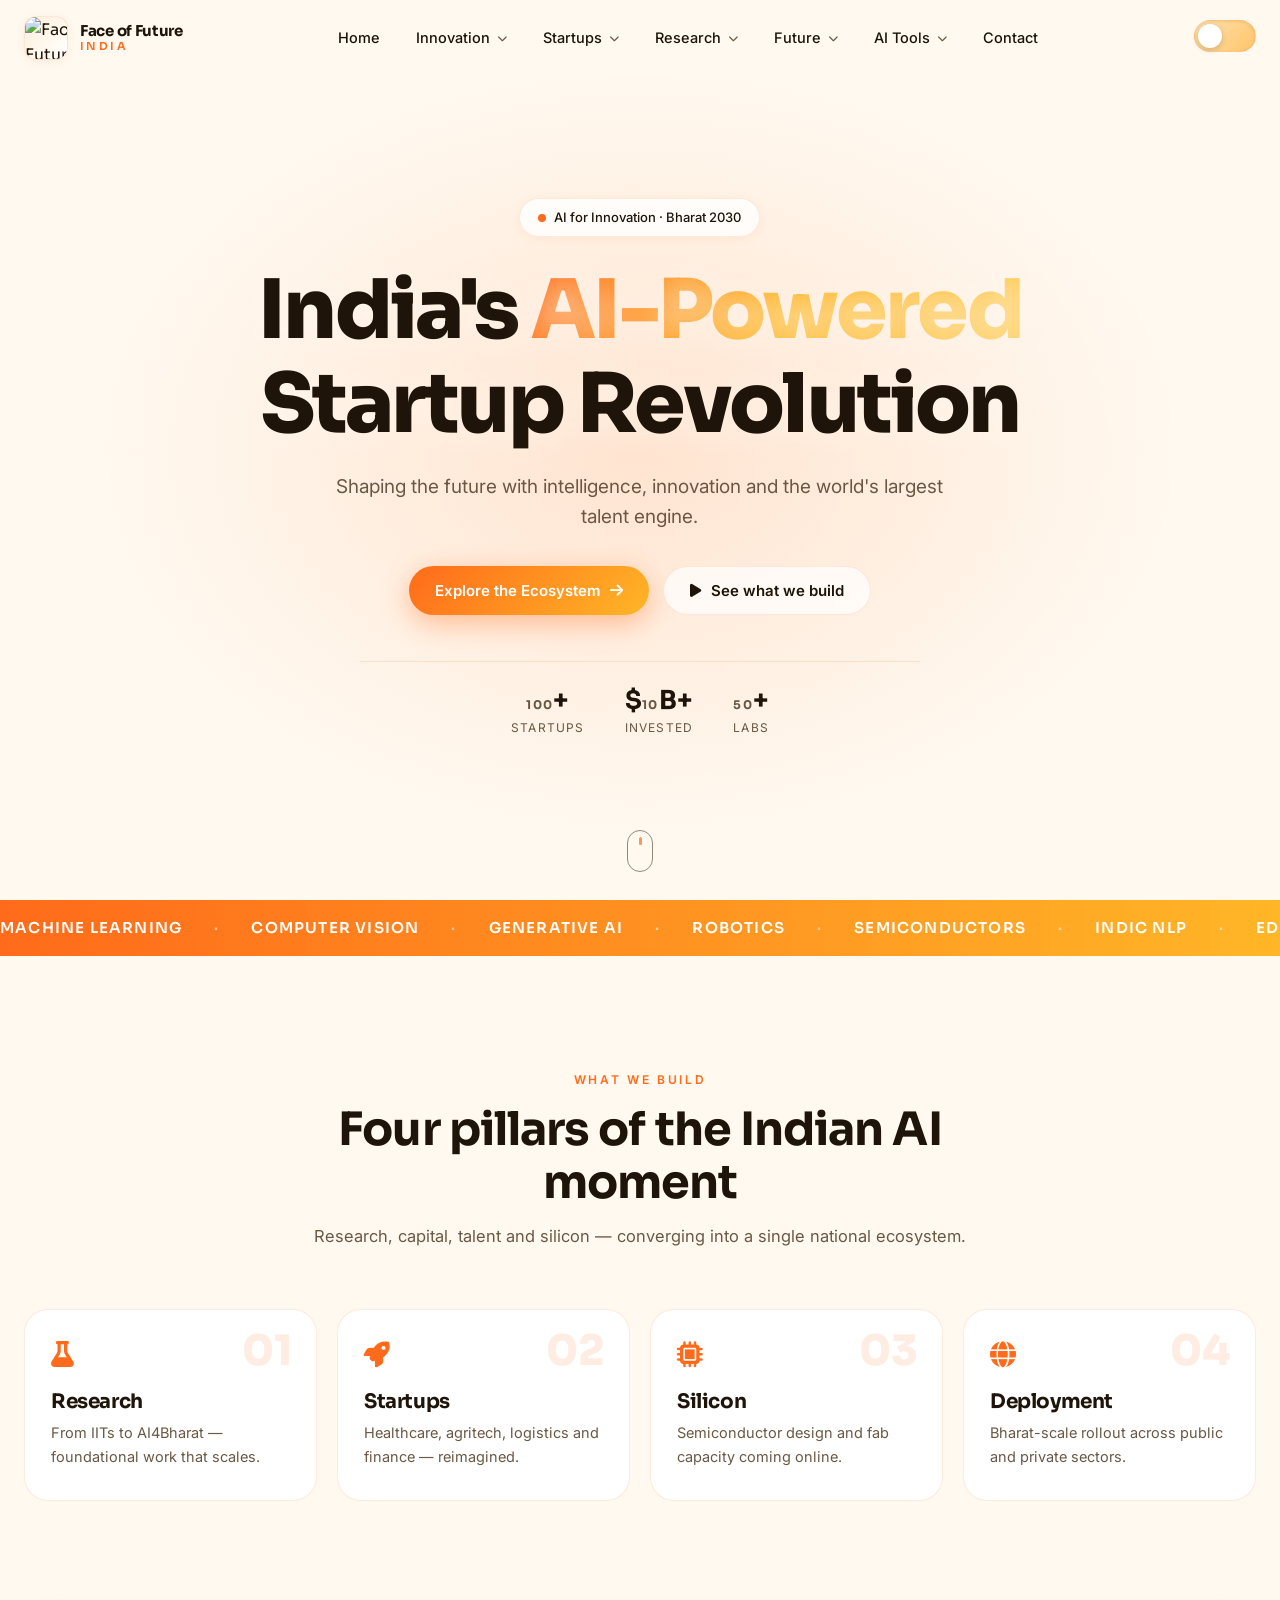
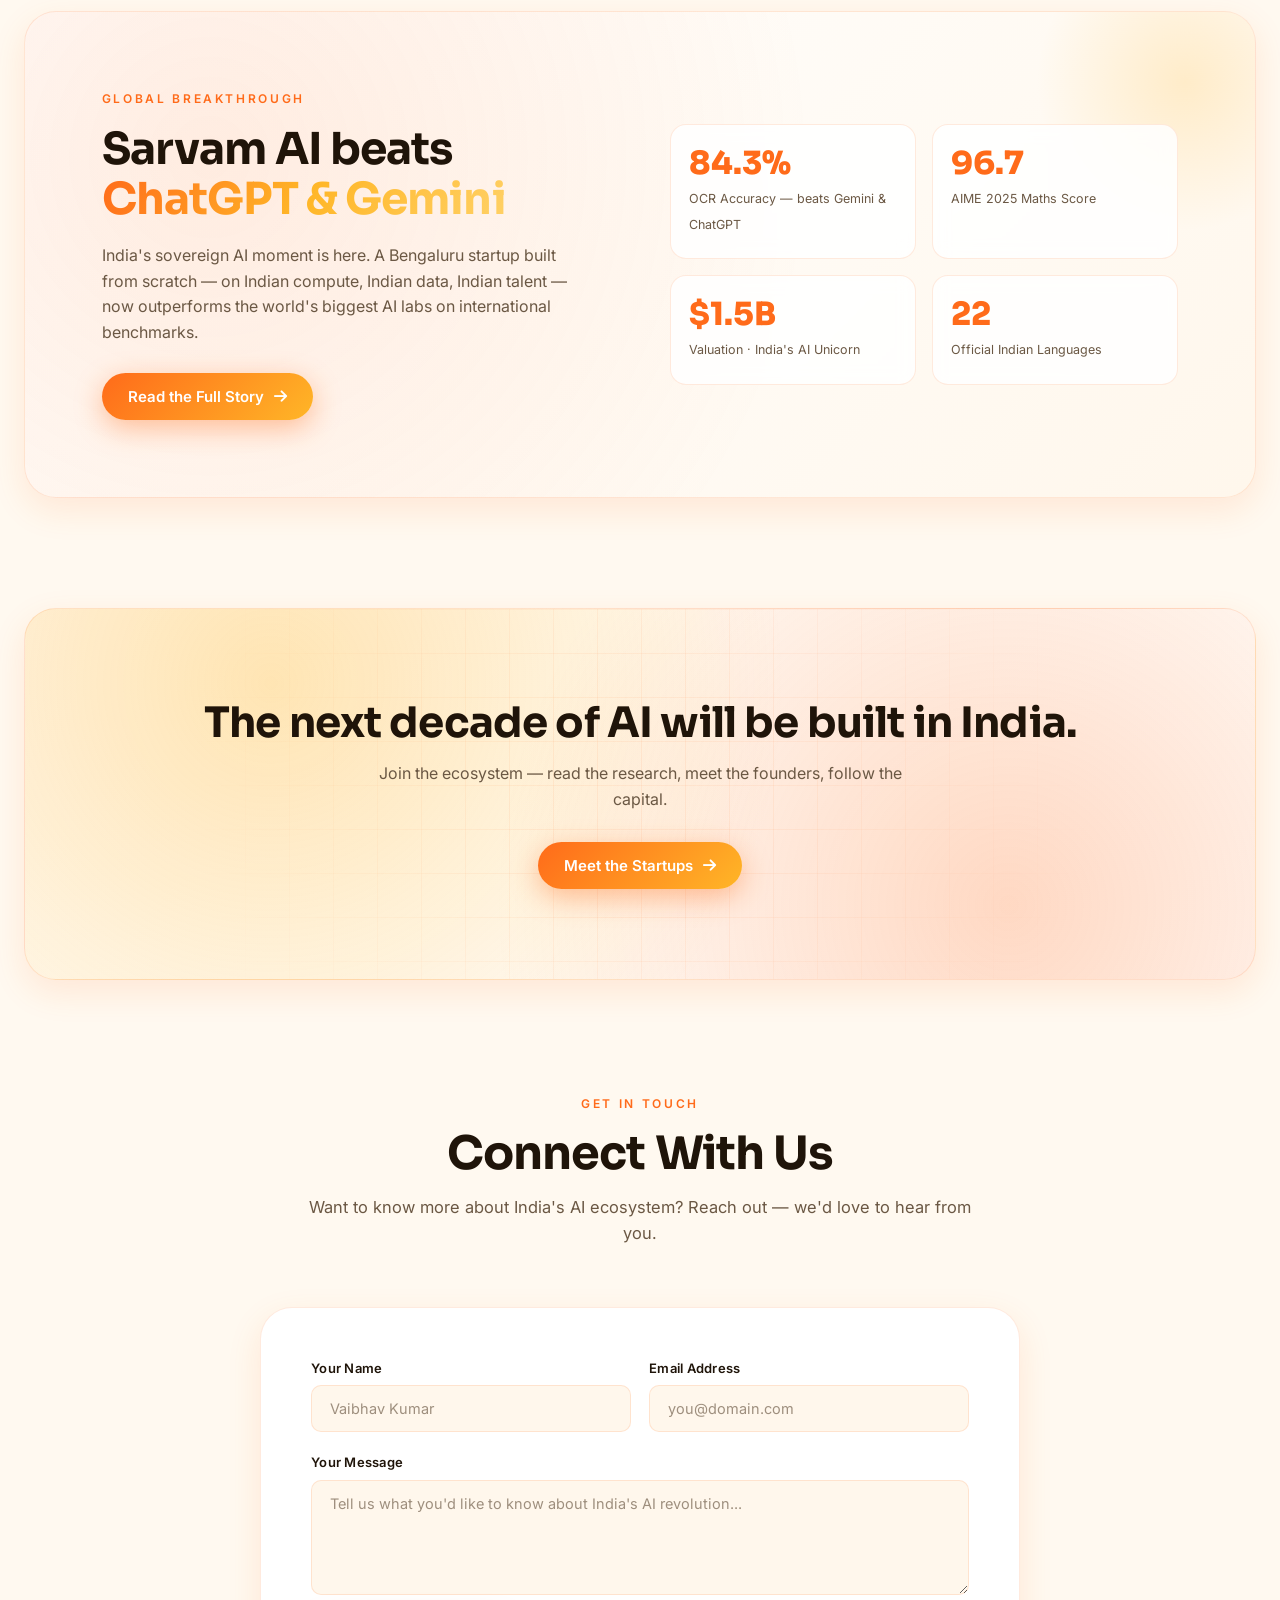
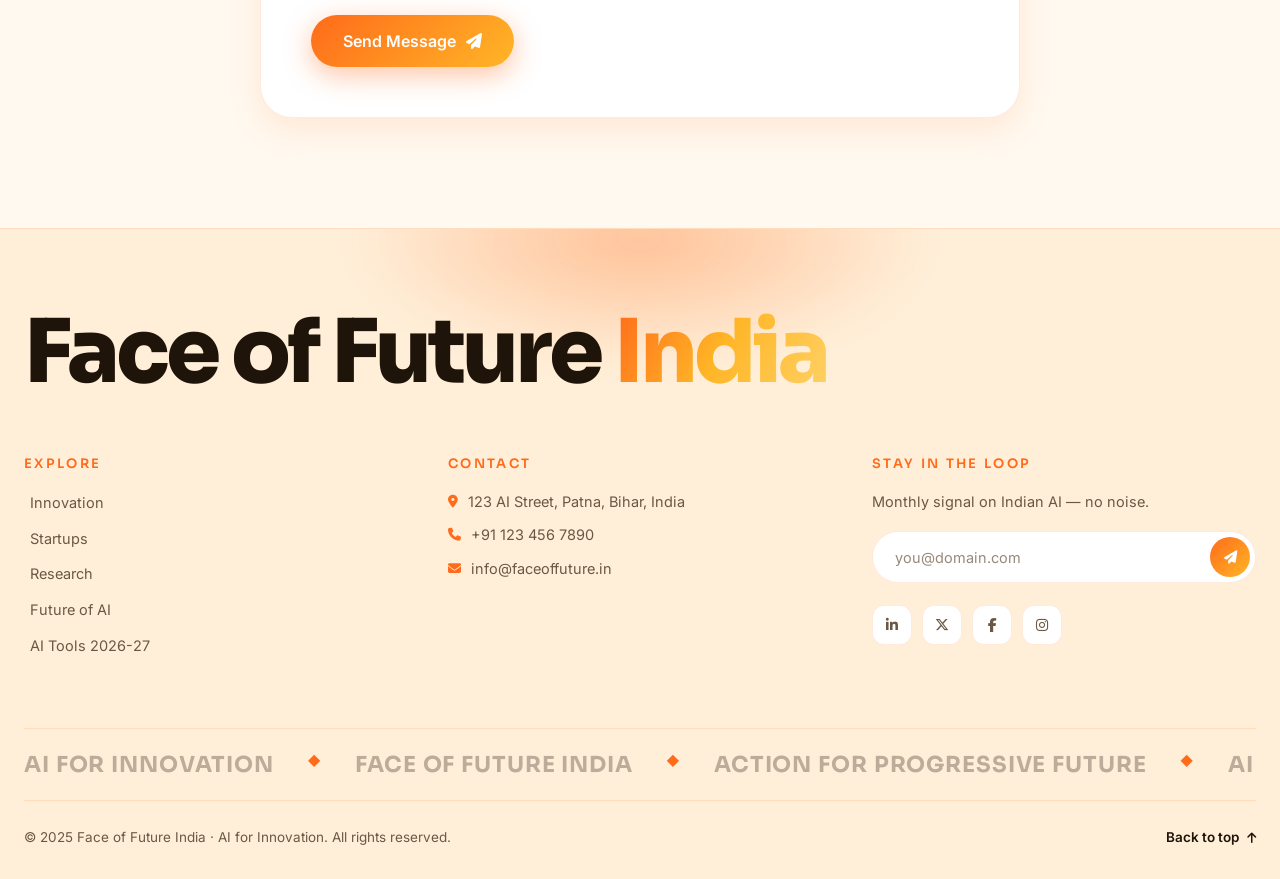
==== commit c10c205f: "Update print statement from 'Hello' to 'Goodbye'" ====
--- a/face.html
+++ b/face.html
@@ -88,7 +88,7 @@
       <!-- Brand -->
       <a href="#home" class="brand" data-scroll="home">
         <span class="brand-mark">
-          <img src="logo.jpg" alt="Face of Future India — AI for Innovation" />
+          <img src="logo1.jpg" alt="Face of Future India — AI for Innovation" />
         </span>
         <span class="brand-text">
           <strong>Face of Future</strong>
@@ -749,4 +749,4 @@
   <script src="script.js" defer></script>
 </body>
 
-</html>+</html>
